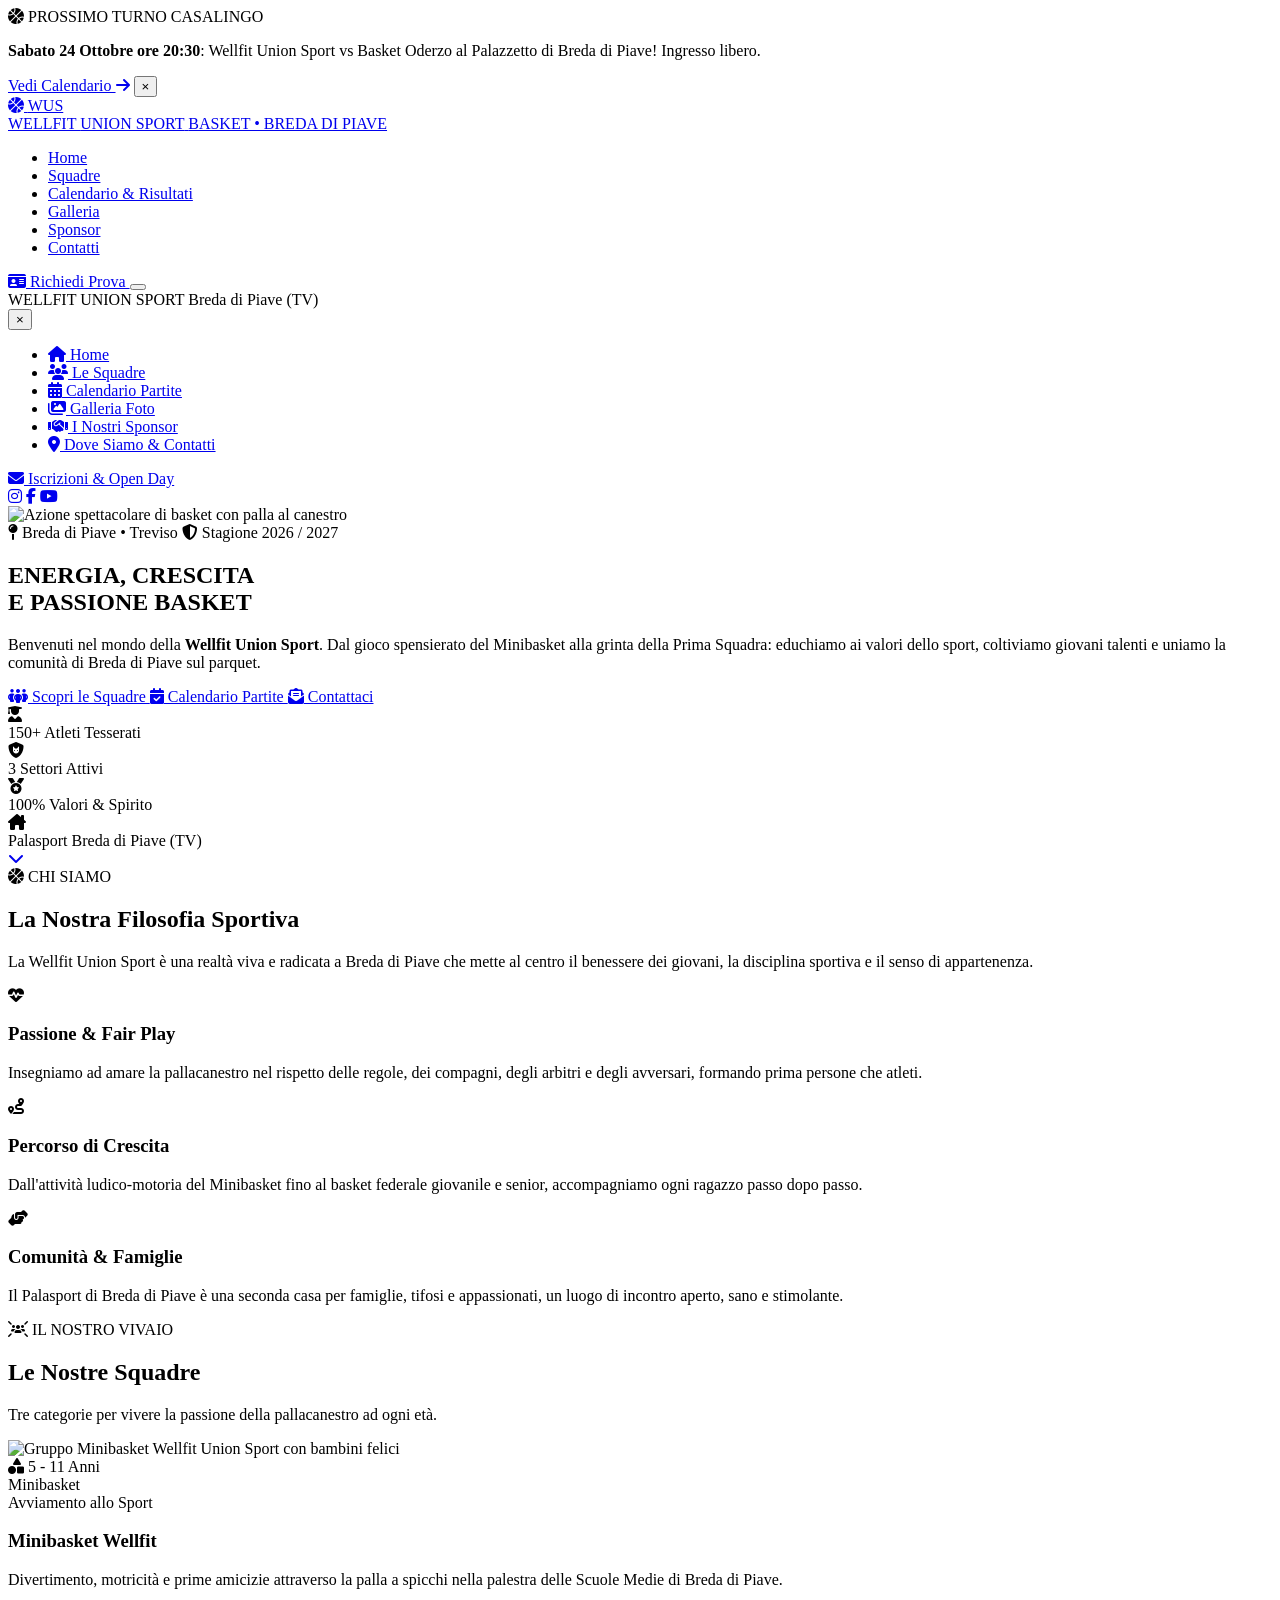
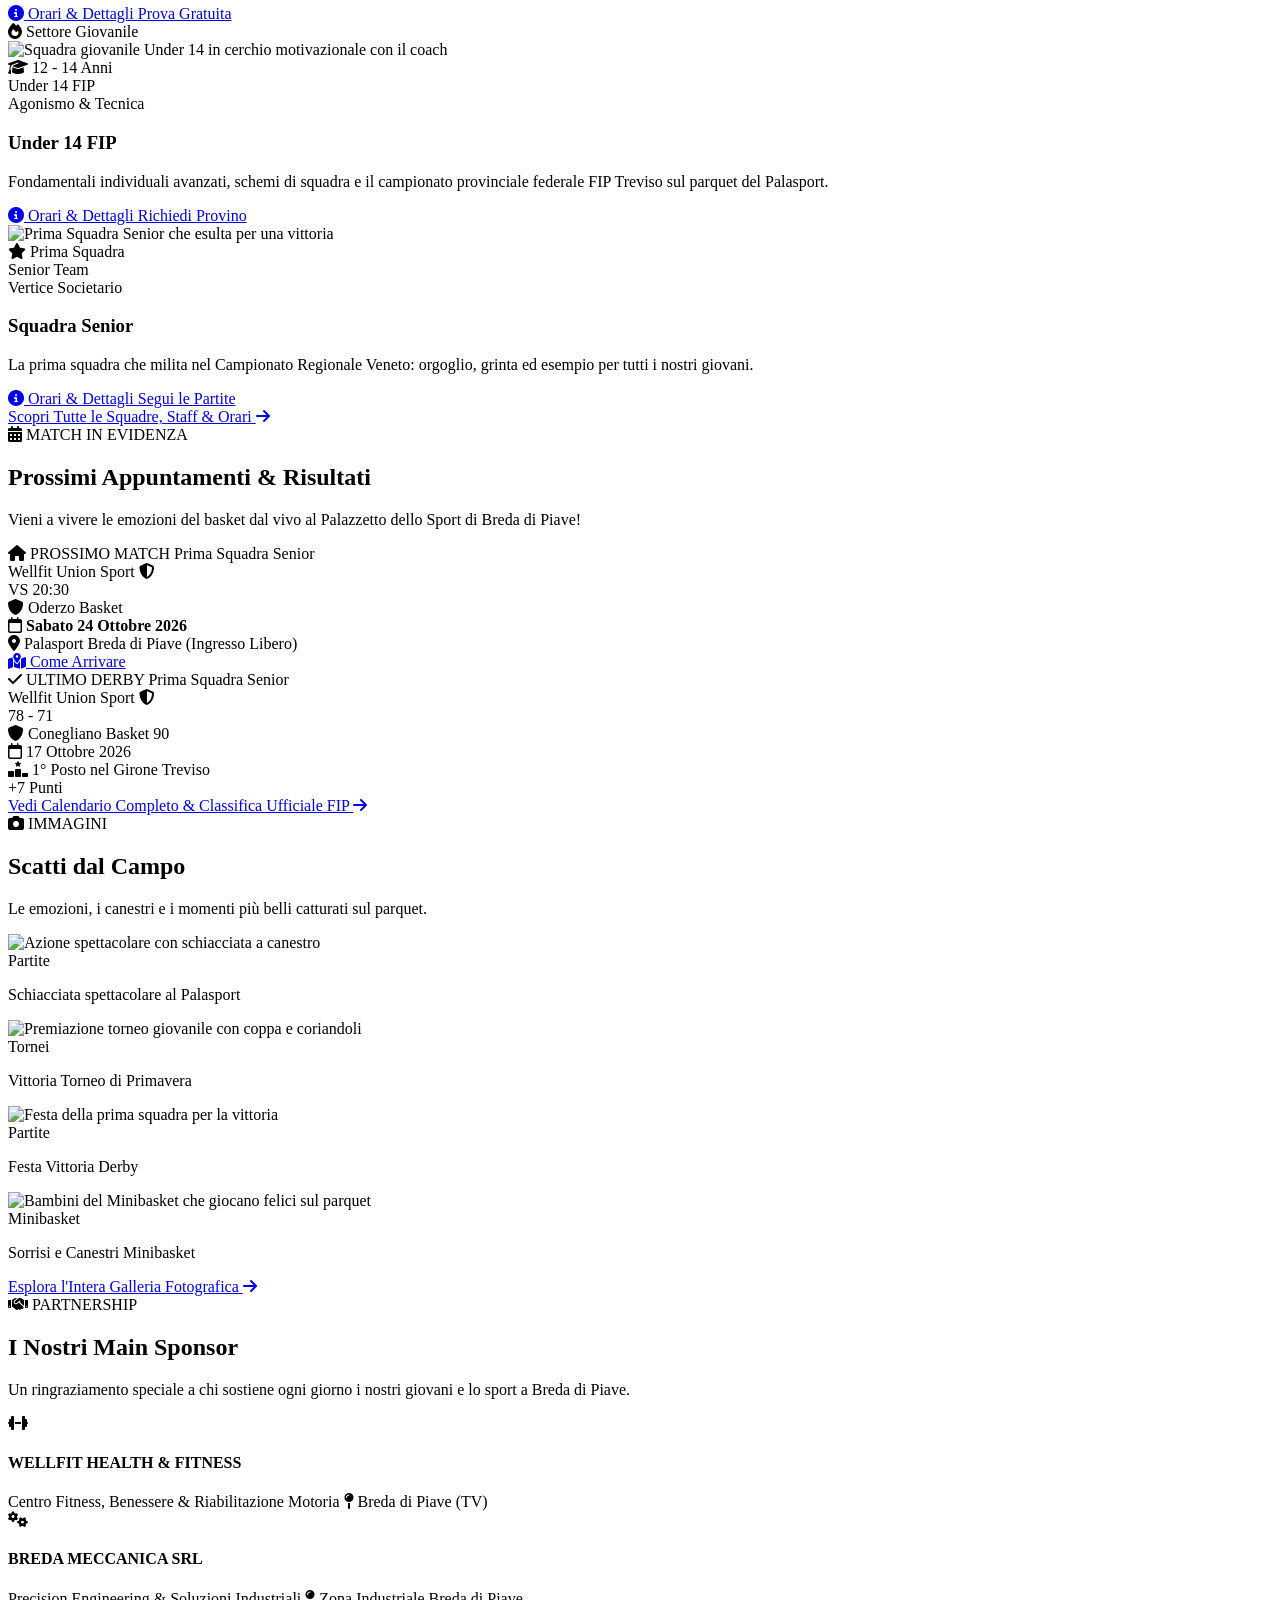
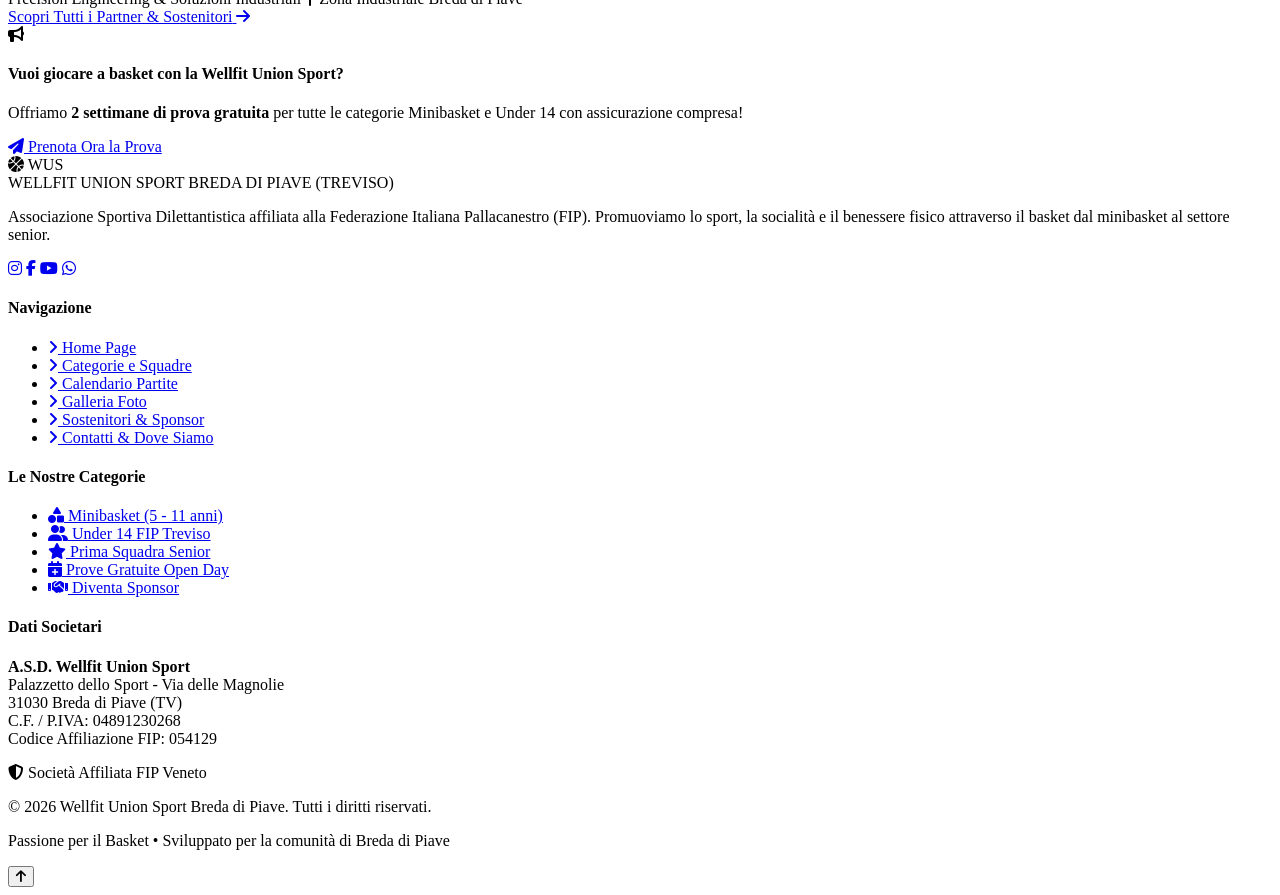
==== index.html @ 233f5c5e "Add files via upload" ====
<!DOCTYPE html>
<html lang="it">
<head>
  <meta charset="UTF-8">
  <meta name="viewport" content="width=device-width, initial-scale=1.0">
  <title>Wellfit Union Sport | Basket Breda di Piave (TV)</title>
  <meta name="description" content="Sito ufficiale della Wellfit Union Sport, società di pallacanestro a Breda di Piave (Treviso). Minibasket, Under 14 e Prima Squadra Senior. Scopri le squadre, il calendario e unisciti a noi!">
  <meta name="keywords" content="Wellfit Union Sport, Basket Breda di Piave, Pallacanestro Treviso, Minibasket Breda, Under 14 basket, FIP Treviso">
  
  <!-- Open Graph / Meta Social -->
  <meta property="og:title" content="Wellfit Union Sport | Basket Breda di Piave">
  <meta property="og:description" content="Passione, crescita e spirito di squadra. Pallacanestro a Breda di Piave dal Minibasket alla Prima Squadra.">
  <meta property="og:type" content="website">
  <meta property="og:image" content="assets/images/hero_basket.jpg">

  <!-- Google Fonts: Outfit (Display/Headings) & Inter (Body) -->
  <link rel="preconnect" href="https://fonts.googleapis.com">
  <link rel="preconnect" href="https://fonts.gstatic.com" crossorigin>
  <link href="https://fonts.googleapis.com/css2?family=Inter:wght@300;400;500;600;700&family=Outfit:wght@500;600;700;800;900&display=swap" rel="stylesheet">

  <!-- FontAwesome Icons -->
  <link rel="stylesheet" href="https://cdnjs.cloudflare.com/ajax/libs/font-awesome/6.5.1/css/all.min.css" integrity="sha512-DTOQO9RWCH3ppGqcWaEA1BIZOC6xxalwEsw9c2QQeAIftl+Vegovlnee1c9QX4TctnWMn13TZye+giMm8e2LwA==" crossorigin="anonymous" referrerpolicy="no-referrer" />

  <!-- Main Stylesheet -->
  <link rel="stylesheet" href="css/style.css">
  <link rel="icon" href="data:image/svg+xml,<svg xmlns=%22http://www.w3.org/2000/svg%22 viewBox=%220 0 100 100%22><text y=%22.9em%22 font-size=%2290%22>🏀</text></svg>">
</head>
<body>

  <!-- Top Announcement Bar -->
  <div class="top-announcement-bar" id="announcementBar">
    <div class="container announcement-inner">
      <span class="announcement-badge"><i class="fa-solid fa-basketball fa-spin"></i> PROSSIMO TURNO CASALINGO</span>
      <p class="announcement-text">
        <strong>Sabato 24 Ottobre ore 20:30</strong>: Wellfit Union Sport vs Basket Oderzo al Palazzetto di Breda di Piave! Ingresso libero.
      </p>
      <a href="calendario.html" class="announcement-link">Vedi Calendario <i class="fa-solid fa-arrow-right"></i></a>
      <button class="announcement-close" id="closeAnnouncement" aria-label="Chiudi avviso">&times;</button>
    </div>
  </div>

  <!-- Main Navigation Bar -->
  <header class="site-header" id="mainHeader">
    <div class="container header-container">
      <a href="index.html" class="brand-logo" aria-label="Wellfit Union Sport Home">
        <div class="logo-shield">
          <i class="fa-solid fa-basketball logo-ball-icon"></i>
          <span class="logo-wings">WUS</span>
        </div>
        <div class="brand-text">
          <span class="brand-name">WELLFIT <span class="accent-color">UNION SPORT</span></span>
          <span class="brand-sub">BASKET • BREDA DI PIAVE</span>
        </div>
      </a>

      <!-- Desktop Nav -->
      <nav class="desktop-nav" aria-label="Navigazione principale">
        <ul class="nav-links">
          <li><a href="index.html" class="nav-link active">Home</a></li>
          <li><a href="squadre.html" class="nav-link">Squadre</a></li>
          <li><a href="calendario.html" class="nav-link">Calendario & Risultati</a></li>
          <li><a href="galleria.html" class="nav-link">Galleria</a></li>
          <li><a href="sponsor.html" class="nav-link">Sponsor</a></li>
          <li><a href="contatti.html" class="nav-link">Contatti</a></li>
        </ul>
      </nav>

      <div class="header-actions">
        <a href="contatti.html" class="btn btn-primary btn-sm header-cta">
          <i class="fa-solid fa-id-card"></i> Richiedi Prova
        </a>
        <button class="mobile-toggle-btn" id="mobileMenuBtn" aria-label="Apri menu navigazione">
          <span class="bar"></span>
          <span class="bar"></span>
          <span class="bar"></span>
        </button>
      </div>
    </div>

    <!-- Mobile Navigation Drawer -->
    <div class="mobile-drawer" id="mobileDrawer">
      <div class="mobile-drawer-header">
        <div class="brand-text">
          <span class="brand-name">WELLFIT <span class="accent-color">UNION SPORT</span></span>
          <span class="brand-sub">Breda di Piave (TV)</span>
        </div>
        <button class="drawer-close-btn" id="closeDrawerBtn" aria-label="Chiudi menu">&times;</button>
      </div>
      <ul class="mobile-nav-links">
        <li><a href="index.html" class="mobile-nav-link active"><i class="fa-solid fa-house"></i> Home</a></li>
        <li><a href="squadre.html" class="mobile-nav-link"><i class="fa-solid fa-users"></i> Le Squadre</a></li>
        <li><a href="calendario.html" class="mobile-nav-link"><i class="fa-solid fa-calendar-days"></i> Calendario Partite</a></li>
        <li><a href="galleria.html" class="mobile-nav-link"><i class="fa-solid fa-images"></i> Galleria Foto</a></li>
        <li><a href="sponsor.html" class="mobile-nav-link"><i class="fa-solid fa-handshake"></i> I Nostri Sponsor</a></li>
        <li><a href="contatti.html" class="mobile-nav-link"><i class="fa-solid fa-location-dot"></i> Dove Siamo & Contatti</a></li>
      </ul>
      <div class="mobile-drawer-footer">
        <a href="contatti.html" class="btn btn-primary btn-block">
          <i class="fa-solid fa-envelope"></i> Iscrizioni & Open Day
        </a>
        <div class="mobile-socials">
          <a href="https://instagram.com" target="_blank" rel="noopener" aria-label="Instagram"><i class="fa-brands fa-instagram"></i></a>
          <a href="https://facebook.com" target="_blank" rel="noopener" aria-label="Facebook"><i class="fa-brands fa-facebook-f"></i></a>
          <a href="https://youtube.com" target="_blank" rel="noopener" aria-label="YouTube"><i class="fa-brands fa-youtube"></i></a>
        </div>
      </div>
    </div>
    <div class="mobile-overlay" id="mobileOverlay"></div>
  </header>

  <main>
    <!-- 1. Hero Section -->
    <section class="hero-section" id="hero">
      <div class="hero-background-wrapper">
        <img src="assets/images/hero_basket.jpg" alt="Azione spettacolare di basket con palla al canestro" class="hero-bg-img" loading="eager">
        <div class="hero-overlay-gradient"></div>
        <div class="hero-grid-pattern"></div>
      </div>

      <div class="container hero-content">
        <div class="hero-tag-wrapper">
          <span class="badge-tag hero-badge">
            <i class="fa-solid fa-map-pin"></i> Breda di Piave • Treviso
          </span>
          <span class="badge-tag hero-badge-alt">
            <i class="fa-solid fa-shield-halved"></i> Stagione 2026 / 2027
          </span>
        </div>

        <h1 class="hero-title">
          ENERGIA, CRESCITA <br>
          <span class="gradient-text">E PASSIONE BASKET</span>
        </h1>

        <p class="hero-subtitle">
          Benvenuti nel mondo della <strong>Wellfit Union Sport</strong>. Dal gioco spensierato del Minibasket alla grinta della Prima Squadra: educhiamo ai valori dello sport, coltiviamo giovani talenti e uniamo la comunità di Breda di Piave sul parquet.
        </p>

        <div class="hero-cta-group">
          <a href="squadre.html" class="btn btn-primary btn-lg">
            <i class="fa-solid fa-people-group"></i> Scopri le Squadre
          </a>
          <a href="calendario.html" class="btn btn-secondary btn-lg">
            <i class="fa-solid fa-calendar-check"></i> Calendario Partite
          </a>
          <a href="contatti.html" class="btn btn-outline btn-lg">
            <i class="fa-solid fa-envelope-open-text"></i> Contattaci
          </a>
        </div>

        <!-- Live Impact Stats Ticker -->
        <div class="hero-stats-row">
          <div class="stat-card">
            <div class="stat-icon-wrapper"><i class="fa-solid fa-user-graduate"></i></div>
            <div class="stat-info">
              <span class="stat-number">150+</span>
              <span class="stat-label">Atleti Tesserati</span>
            </div>
          </div>
          <div class="stat-card">
            <div class="stat-icon-wrapper"><i class="fa-solid fa-shield-cat"></i></div>
            <div class="stat-info">
              <span class="stat-number">3</span>
              <span class="stat-label">Settori Attivi</span>
            </div>
          </div>
          <div class="stat-card">
            <div class="stat-icon-wrapper"><i class="fa-solid fa-medal"></i></div>
            <div class="stat-info">
              <span class="stat-number">100%</span>
              <span class="stat-label">Valori & Spirito</span>
            </div>
          </div>
          <div class="stat-card">
            <div class="stat-icon-wrapper"><i class="fa-solid fa-house-chimney"></i></div>
            <div class="stat-info">
              <span class="stat-number">Palasport</span>
              <span class="stat-label">Breda di Piave (TV)</span>
            </div>
          </div>
        </div>
      </div>
      <div class="hero-scroll-indicator">
        <a href="#chi-siamo" aria-label="Scorri verso la presentazione">
          <span class="mouse-wheel"></span>
          <i class="fa-solid fa-chevron-down"></i>
        </a>
      </div>
    </section>

    <!-- 2. Presentazione Società & Filosofia -->
    <section class="section bg-darker" id="chi-siamo">
      <div class="container">
        <div class="section-header text-center">
          <span class="section-badge"><i class="fa-solid fa-basketball"></i> CHI SIAMO</span>
          <h2 class="section-title">La Nostra <span class="gradient-text">Filosofia Sportiva</span></h2>
          <p class="section-description">
            La Wellfit Union Sport è una realtà viva e radicata a Breda di Piave che mette al centro il benessere dei giovani, la disciplina sportiva e il senso di appartenenza.
          </p>
        </div>

        <div class="home-intro-grid">
          <div class="home-intro-card">
            <div class="intro-card-icon"><i class="fa-solid fa-heart-pulse"></i></div>
            <h3>Passione & Fair Play</h3>
            <p>Insegniamo ad amare la pallacanestro nel rispetto delle regole, dei compagni, degli arbitri e degli avversari, formando prima persone che atleti.</p>
          </div>
          <div class="home-intro-card">
            <div class="intro-card-icon"><i class="fa-solid fa-route"></i></div>
            <h3>Percorso di Crescita</h3>
            <p>Dall'attività ludico-motoria del Minibasket fino al basket federale giovanile e senior, accompagniamo ogni ragazzo passo dopo passo.</p>
          </div>
          <div class="home-intro-card">
            <div class="intro-card-icon"><i class="fa-solid fa-handshake-angle"></i></div>
            <h3>Comunità & Famiglie</h3>
            <p>Il Palasport di Breda di Piave è una seconda casa per famiglie, tifosi e appassionati, un luogo di incontro aperto, sano e stimolante.</p>
          </div>
        </div>
      </div>
    </section>

    <!-- 3. Anteprima Squadre -->
    <section class="section section-teams">
      <div class="container">
        <div class="section-header text-center">
          <span class="section-badge"><i class="fa-solid fa-users-rays"></i> IL NOSTRO VIVAIO</span>
          <h2 class="section-title">Le Nostre <span class="gradient-text">Squadre</span></h2>
          <p class="section-description">
            Tre categorie per vivere la passione della pallacanestro ad ogni età.
          </p>
        </div>

        <div class="teams-grid">
          <!-- Team 1 Preview: Minibasket -->
          <article class="team-card" data-category="minibasket">
            <div class="team-card-image-wrap">
              <img src="assets/images/team_minibasket.jpg" alt="Gruppo Minibasket Wellfit Union Sport con bambini felici" loading="lazy">
              <div class="team-age-badge"><i class="fa-solid fa-shapes"></i> 5 - 11 Anni</div>
              <div class="team-category-overlay">Minibasket</div>
            </div>
            <div class="team-card-content">
              <div class="team-badge-pill">Avviamento allo Sport</div>
              <h3 class="team-card-title">Minibasket Wellfit</h3>
              <p class="team-card-desc">
                Divertimento, motricità e prime amicizie attraverso la palla a spicchi nella palestra delle Scuole Medie di Breda di Piave.
              </p>
              <div class="team-card-actions">
                <a href="squadre.html" class="btn btn-outline btn-sm">
                  <i class="fa-solid fa-circle-info"></i> Orari & Dettagli
                </a>
                <a href="contatti.html?category=minibasket" class="btn btn-primary btn-sm cta-preselect" data-category-select="minibasket">
                  Prova Gratuita
                </a>
              </div>
            </div>
          </article>

          <!-- Team 2 Preview: Under 14 -->
          <article class="team-card featured" data-category="under14">
            <div class="team-featured-ribbon"><i class="fa-solid fa-fire"></i> Settore Giovanile</div>
            <div class="team-card-image-wrap">
              <img src="assets/images/team_under14.jpg" alt="Squadra giovanile Under 14 in cerchio motivazionale con il coach" loading="lazy">
              <div class="team-age-badge"><i class="fa-solid fa-graduation-cap"></i> 12 - 14 Anni</div>
              <div class="team-category-overlay">Under 14 FIP</div>
            </div>
            <div class="team-card-content">
              <div class="team-badge-pill accent">Agonismo & Tecnica</div>
              <h3 class="team-card-title">Under 14 FIP</h3>
              <p class="team-card-desc">
                Fondamentali individuali avanzati, schemi di squadra e il campionato provinciale federale FIP Treviso sul parquet del Palasport.
              </p>
              <div class="team-card-actions">
                <a href="squadre.html" class="btn btn-outline btn-sm">
                  <i class="fa-solid fa-circle-info"></i> Orari & Dettagli
                </a>
                <a href="contatti.html?category=under14" class="btn btn-primary btn-sm cta-preselect" data-category-select="under14">
                  Richiedi Provino
                </a>
              </div>
            </div>
          </article>

          <!-- Team 3 Preview: Squadra Senior -->
          <article class="team-card" data-category="senior">
            <div class="team-card-image-wrap">
              <img src="assets/images/team_senior.jpg" alt="Prima Squadra Senior che esulta per una vittoria" loading="lazy">
              <div class="team-age-badge"><i class="fa-solid fa-star"></i> Prima Squadra</div>
              <div class="team-category-overlay">Senior Team</div>
            </div>
            <div class="team-card-content">
              <div class="team-badge-pill">Vertice Societario</div>
              <h3 class="team-card-title">Squadra Senior</h3>
              <p class="team-card-desc">
                La prima squadra che milita nel Campionato Regionale Veneto: orgoglio, grinta ed esempio per tutti i nostri giovani.
              </p>
              <div class="team-card-actions">
                <a href="squadre.html" class="btn btn-outline btn-sm">
                  <i class="fa-solid fa-circle-info"></i> Orari & Dettagli
                </a>
                <a href="calendario.html" class="btn btn-secondary btn-sm">
                  Segui le Partite
                </a>
              </div>
            </div>
          </article>
        </div>

        <div class="section-action-footer">
          <a href="squadre.html" class="btn btn-primary preview-view-all-btn">
            <span>Scopri Tutte le Squadre, Staff & Orari</span>
            <i class="fa-solid fa-arrow-right"></i>
          </a>
        </div>
      </div>
    </section>

    <!-- 4. Anteprima Calendario & Partite -->
    <section class="section section-calendar bg-darker">
      <div class="container">
        <div class="section-header text-center">
          <span class="section-badge"><i class="fa-solid fa-calendar-days"></i> MATCH IN EVIDENZA</span>
          <h2 class="section-title">Prossimi Appuntamenti & <span class="gradient-text">Risultati</span></h2>
          <p class="section-description">
            Vieni a vivere le emozioni del basket dal vivo al Palazzetto dello Sport di Breda di Piave!
          </p>
        </div>

        <div class="match-preview-wrapper">
          <!-- Featured Next Match Callout -->
          <div class="featured-match-callout">
            <div class="match-card upcoming" style="margin-bottom: 0; background: transparent; border: none; box-shadow: none;">
              <div class="match-status-col">
                <span class="match-badge badge-home"><i class="fa-solid fa-house"></i> PROSSIMO MATCH</span>
                <span class="match-category">Prima Squadra Senior</span>
              </div>
              <div class="match-teams-col">
                <div class="team-side team-home">
                  <span class="team-name highlight">Wellfit Union Sport</span>
                  <span class="team-logo-small"><i class="fa-solid fa-shield-halved"></i></span>
                </div>
                <div class="match-vs-box">
                  <span class="vs-text">VS</span>
                  <span class="match-time-tag">20:30</span>
                </div>
                <div class="team-side team-away">
                  <span class="team-logo-small"><i class="fa-solid fa-shield"></i></span>
                  <span class="team-name">Oderzo Basket</span>
                </div>
              </div>
              <div class="match-meta-col">
                <div class="meta-row"><i class="fa-regular fa-calendar"></i> <strong>Sabato 24 Ottobre 2026</strong></div>
                <div class="meta-row"><i class="fa-solid fa-location-dot"></i> Palasport Breda di Piave (Ingresso Libero)</div>
              </div>
              <div class="match-action-col">
                <a href="contatti.html" class="btn btn-outline btn-xs"><i class="fa-solid fa-map-location-dot"></i> Come Arrivare</a>
              </div>
            </div>
          </div>

          <!-- Featured Past Victory Card -->
          <div class="match-card result" style="margin-bottom: 0;">
            <div class="match-status-col">
              <span class="match-badge badge-win"><i class="fa-solid fa-check"></i> ULTIMO DERBY</span>
              <span class="match-category">Prima Squadra Senior</span>
            </div>
            <div class="match-teams-col">
              <div class="team-side team-home">
                <span class="team-name highlight">Wellfit Union Sport</span>
                <span class="team-logo-small"><i class="fa-solid fa-shield-halved"></i></span>
              </div>
              <div class="match-score-box win-highlight">
                <span class="score-number">78</span>
                <span class="score-dash">-</span>
                <span class="score-number">71</span>
              </div>
              <div class="team-side team-away">
                <span class="team-logo-small"><i class="fa-solid fa-shield"></i></span>
                <span class="team-name">Conegliano Basket 90</span>
              </div>
            </div>
            <div class="match-meta-col">
              <div class="meta-row"><i class="fa-regular fa-calendar"></i> 17 Ottobre 2026</div>
              <div class="meta-row"><i class="fa-solid fa-ranking-star"></i> 1° Posto nel Girone Treviso</div>
            </div>
            <div class="match-action-col">
              <span class="badge-tag win">+7 Punti</span>
            </div>
          </div>
        </div>

        <div class="section-action-footer">
          <a href="calendario.html" class="btn btn-primary preview-view-all-btn">
            <span>Vedi Calendario Completo & Classifica Ufficiale FIP</span>
            <i class="fa-solid fa-arrow-right"></i>
          </a>
        </div>
      </div>
    </section>

    <!-- 5. Anteprima Galleria -->
    <section class="section section-gallery">
      <div class="container">
        <div class="section-header text-center">
          <span class="section-badge"><i class="fa-solid fa-camera"></i> IMMAGINI</span>
          <h2 class="section-title">Scatti dal <span class="gradient-text">Campo</span></h2>
          <p class="section-description">
            Le emozioni, i canestri e i momenti più belli catturati sul parquet.
          </p>
        </div>

        <div class="gallery-grid">
          <div class="gallery-item">
            <div class="gallery-thumb-wrap">
              <img src="assets/images/hero_basket.jpg" alt="Azione spettacolare con schiacciata a canestro" loading="lazy">
              <div class="gallery-overlay">
                <span class="gallery-tag">Partite</span>
                <p class="gallery-caption-preview">Schiacciata spettacolare al Palasport</p>
              </div>
            </div>
          </div>
          <div class="gallery-item">
            <div class="gallery-thumb-wrap">
              <img src="assets/images/gallery_tournament.jpg" alt="Premiazione torneo giovanile con coppa e coriandoli" loading="lazy">
              <div class="gallery-overlay">
                <span class="gallery-tag">Tornei</span>
                <p class="gallery-caption-preview">Vittoria Torneo di Primavera</p>
              </div>
            </div>
          </div>
          <div class="gallery-item">
            <div class="gallery-thumb-wrap">
              <img src="assets/images/team_senior.jpg" alt="Festa della prima squadra per la vittoria" loading="lazy">
              <div class="gallery-overlay">
                <span class="gallery-tag">Partite</span>
                <p class="gallery-caption-preview">Festa Vittoria Derby</p>
              </div>
            </div>
          </div>
          <div class="gallery-item">
            <div class="gallery-thumb-wrap">
              <img src="assets/images/team_minibasket.jpg" alt="Bambini del Minibasket che giocano felici sul parquet" loading="lazy">
              <div class="gallery-overlay">
                <span class="gallery-tag">Minibasket</span>
                <p class="gallery-caption-preview">Sorrisi e Canestri Minibasket</p>
              </div>
            </div>
          </div>
        </div>

        <div class="section-action-footer">
          <a href="galleria.html" class="btn btn-primary preview-view-all-btn">
            <span>Esplora l'Intera Galleria Fotografica</span>
            <i class="fa-solid fa-arrow-right"></i>
          </a>
        </div>
      </div>
    </section>

    <!-- 6. Anteprima Sponsor -->
    <section class="section section-sponsors bg-darker">
      <div class="container">
        <div class="section-header text-center">
          <span class="section-badge"><i class="fa-solid fa-handshake"></i> PARTNERSHIP</span>
          <h2 class="section-title">I Nostri <span class="gradient-text">Main Sponsor</span></h2>
          <p class="section-description">
            Un ringraziamento speciale a chi sostiene ogni giorno i nostri giovani e lo sport a Breda di Piave.
          </p>
        </div>

        <div class="sponsors-grid main-grid">
          <div class="sponsor-card primary-sponsor">
            <div class="sponsor-card-inner">
              <div class="sponsor-logo-emblem"><i class="fa-solid fa-dumbbell"></i></div>
              <div class="sponsor-info">
                <h4 class="sponsor-brand">WELLFIT HEALTH & FITNESS</h4>
                <span class="sponsor-type">Centro Fitness, Benessere & Riabilitazione Motoria</span>
                <span class="sponsor-loc"><i class="fa-solid fa-map-pin"></i> Breda di Piave (TV)</span>
              </div>
            </div>
          </div>
          <div class="sponsor-card primary-sponsor">
            <div class="sponsor-card-inner">
              <div class="sponsor-logo-emblem"><i class="fa-solid fa-gears"></i></div>
              <div class="sponsor-info">
                <h4 class="sponsor-brand">BREDA MECCANICA SRL</h4>
                <span class="sponsor-type">Precision Engineering & Soluzioni Industriali</span>
                <span class="sponsor-loc"><i class="fa-solid fa-map-pin"></i> Zona Industriale Breda di Piave</span>
              </div>
            </div>
          </div>
        </div>

        <div class="section-action-footer">
          <a href="sponsor.html" class="btn btn-outline preview-view-all-btn">
            <span>Scopri Tutti i Partner & Sostenitori</span>
            <i class="fa-solid fa-arrow-right"></i>
          </a>
        </div>
      </div>
    </section>

    <!-- 7. Call To Action Open Day & Prove -->
    <section class="section">
      <div class="container">
        <div class="open-day-banner">
          <div class="banner-icon"><i class="fa-solid fa-bullhorn"></i></div>
          <div class="banner-text">
            <h4>Vuoi giocare a basket con la Wellfit Union Sport?</h4>
            <p>Offriamo <strong>2 settimane di prova gratuita</strong> per tutte le categorie Minibasket e Under 14 con assicurazione compresa!</p>
          </div>
          <a href="contatti.html" class="btn btn-primary banner-cta"><i class="fa-solid fa-paper-plane"></i> Prenota Ora la Prova</a>
        </div>
      </div>
    </section>

  </main>

  <!-- Footer -->
  <footer class="site-footer">
    <div class="container">
      <div class="footer-top-grid">
        <div class="footer-col footer-about">
          <div class="brand-logo footer-logo">
            <div class="logo-shield">
              <i class="fa-solid fa-basketball logo-ball-icon"></i>
              <span class="logo-wings">WUS</span>
            </div>
            <div class="brand-text">
              <span class="brand-name">WELLFIT <span class="accent-color">UNION SPORT</span></span>
              <span class="brand-sub">BREDA DI PIAVE (TREVISO)</span>
            </div>
          </div>
          <p class="footer-desc">
            Associazione Sportiva Dilettantistica affiliata alla Federazione Italiana Pallacanestro (FIP). Promuoviamo lo sport, la socialità e il benessere fisico attraverso il basket dal minibasket al settore senior.
          </p>
          <div class="footer-social-icons">
            <a href="https://instagram.com" target="_blank" rel="noopener" aria-label="Instagram"><i class="fa-brands fa-instagram"></i></a>
            <a href="https://facebook.com" target="_blank" rel="noopener" aria-label="Facebook"><i class="fa-brands fa-facebook-f"></i></a>
            <a href="https://youtube.com" target="_blank" rel="noopener" aria-label="YouTube"><i class="fa-brands fa-youtube"></i></a>
            <a href="https://wa.me/393471234567" target="_blank" rel="noopener" aria-label="WhatsApp"><i class="fa-brands fa-whatsapp"></i></a>
          </div>
        </div>

        <div class="footer-col">
          <h4 class="footer-title">Navigazione</h4>
          <ul class="footer-links">
            <li><a href="index.html"><i class="fa-solid fa-angle-right"></i> Home Page</a></li>
            <li><a href="squadre.html"><i class="fa-solid fa-angle-right"></i> Categorie e Squadre</a></li>
            <li><a href="calendario.html"><i class="fa-solid fa-angle-right"></i> Calendario Partite</a></li>
            <li><a href="galleria.html"><i class="fa-solid fa-angle-right"></i> Galleria Foto</a></li>
            <li><a href="sponsor.html"><i class="fa-solid fa-angle-right"></i> Sostenitori & Sponsor</a></li>
            <li><a href="contatti.html"><i class="fa-solid fa-angle-right"></i> Contatti & Dove Siamo</a></li>
          </ul>
        </div>

        <div class="footer-col">
          <h4 class="footer-title">Le Nostre Categorie</h4>
          <ul class="footer-links">
            <li><a href="squadre.html" class="cta-preselect" data-category-select="minibasket"><i class="fa-solid fa-shapes"></i> Minibasket (5 - 11 anni)</a></li>
            <li><a href="squadre.html" class="cta-preselect" data-category-select="under14"><i class="fa-solid fa-user-group"></i> Under 14 FIP Treviso</a></li>
            <li><a href="squadre.html" class="cta-preselect" data-category-select="senior"><i class="fa-solid fa-star"></i> Prima Squadra Senior</a></li>
            <li><a href="contatti.html"><i class="fa-solid fa-calendar-plus"></i> Prove Gratuite Open Day</a></li>
            <li><a href="sponsor.html"><i class="fa-solid fa-handshake"></i> Diventa Sponsor</a></li>
          </ul>
        </div>

        <div class="footer-col">
          <h4 class="footer-title">Dati Societari</h4>
          <p class="footer-tax-info">
            <strong>A.S.D. Wellfit Union Sport</strong><br>
            Palazzetto dello Sport - Via delle Magnolie<br>
            31030 Breda di Piave (TV)<br>
            C.F. / P.IVA: 04891230268<br>
            Codice Affiliazione FIP: 054129
          </p>
          <div class="fip-logo-badge">
            <i class="fa-solid fa-shield-halved"></i> Società Affiliata FIP Veneto
          </div>
        </div>
      </div>

      <div class="footer-bottom-bar">
        <p>&copy; 2026 Wellfit Union Sport Breda di Piave. Tutti i diritti riservati.</p>
        <p class="footer-credits">
          Passione per il Basket • Sviluppato per la comunità di Breda di Piave
        </p>
      </div>
    </div>
  </footer>

  <!-- Toast Notification System -->
  <div class="toast-container" id="toastContainer"></div>

  <!-- Back to top button -->
  <button class="back-to-top" id="backToTopBtn" aria-label="Torna su">
    <i class="fa-solid fa-arrow-up"></i>
  </button>

  <!-- JavaScript Script -->
  <script src="js/main.js"></script>
</body>
</html>
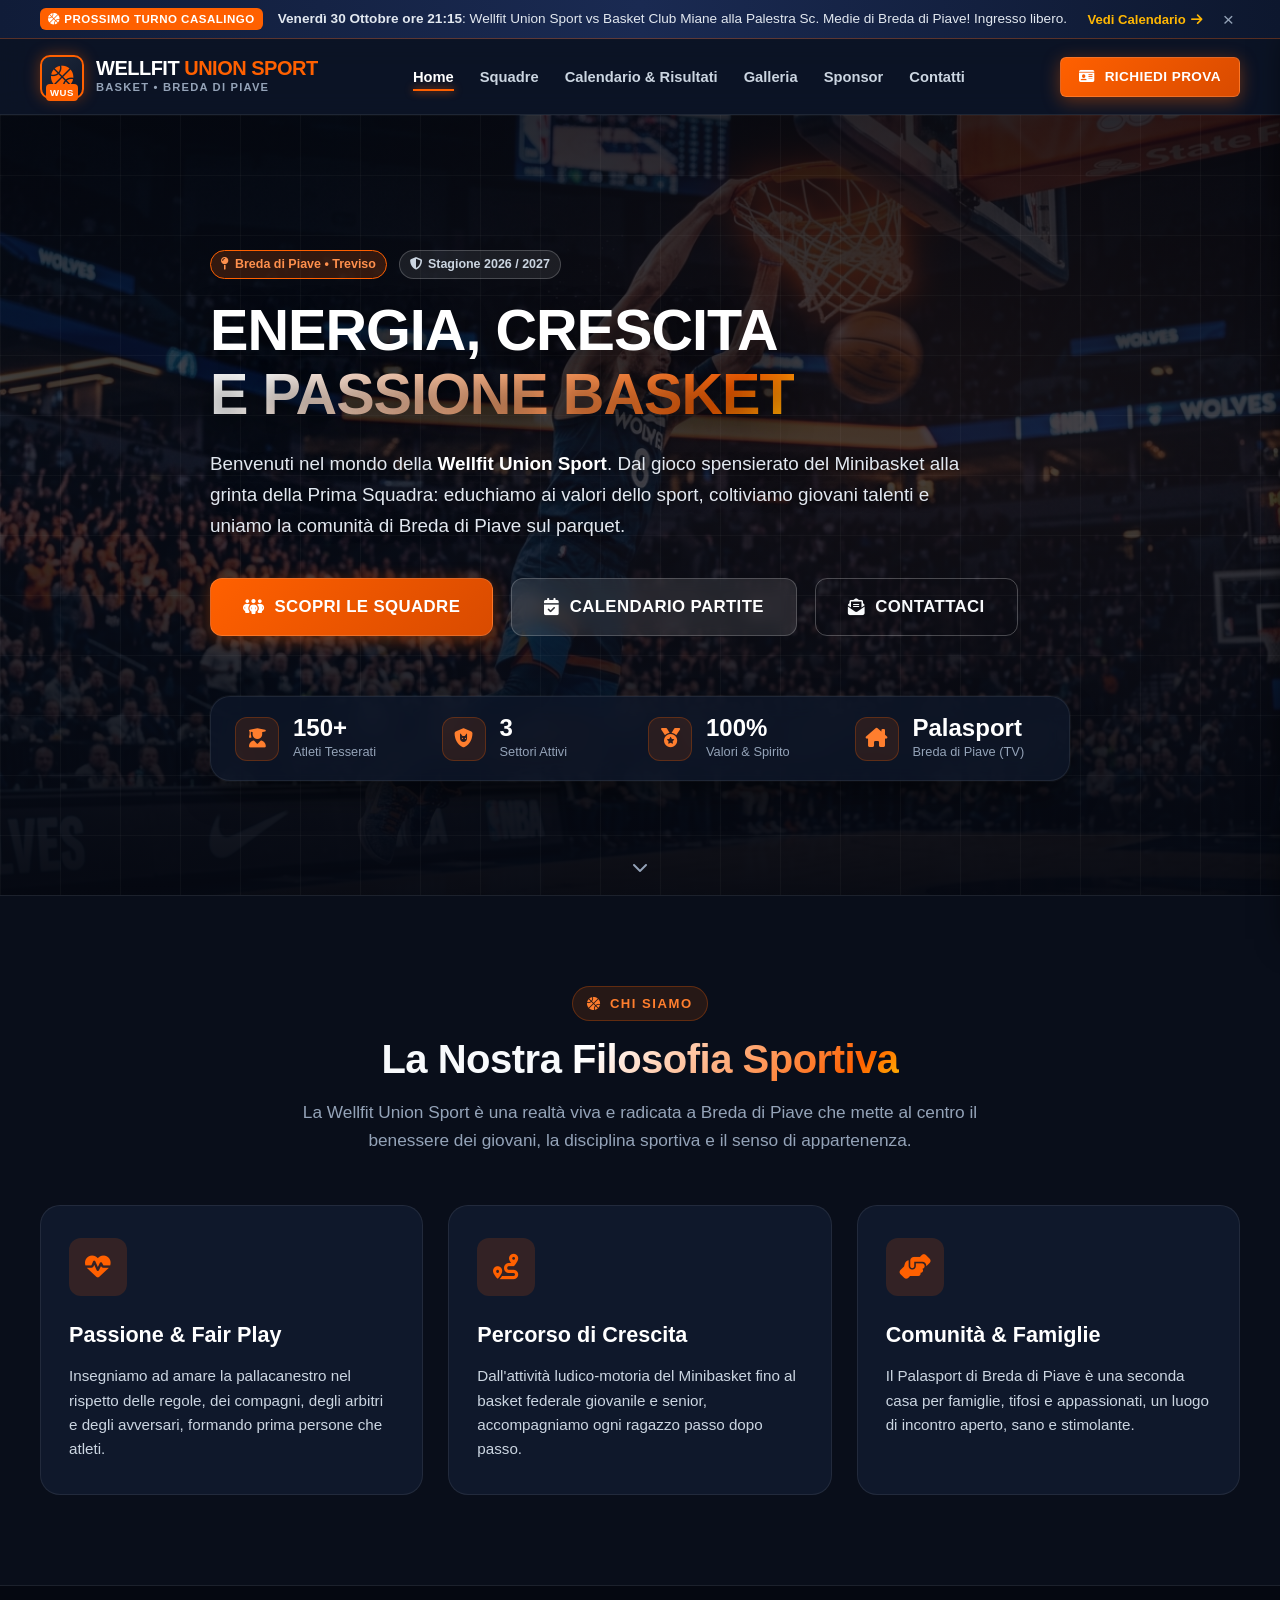
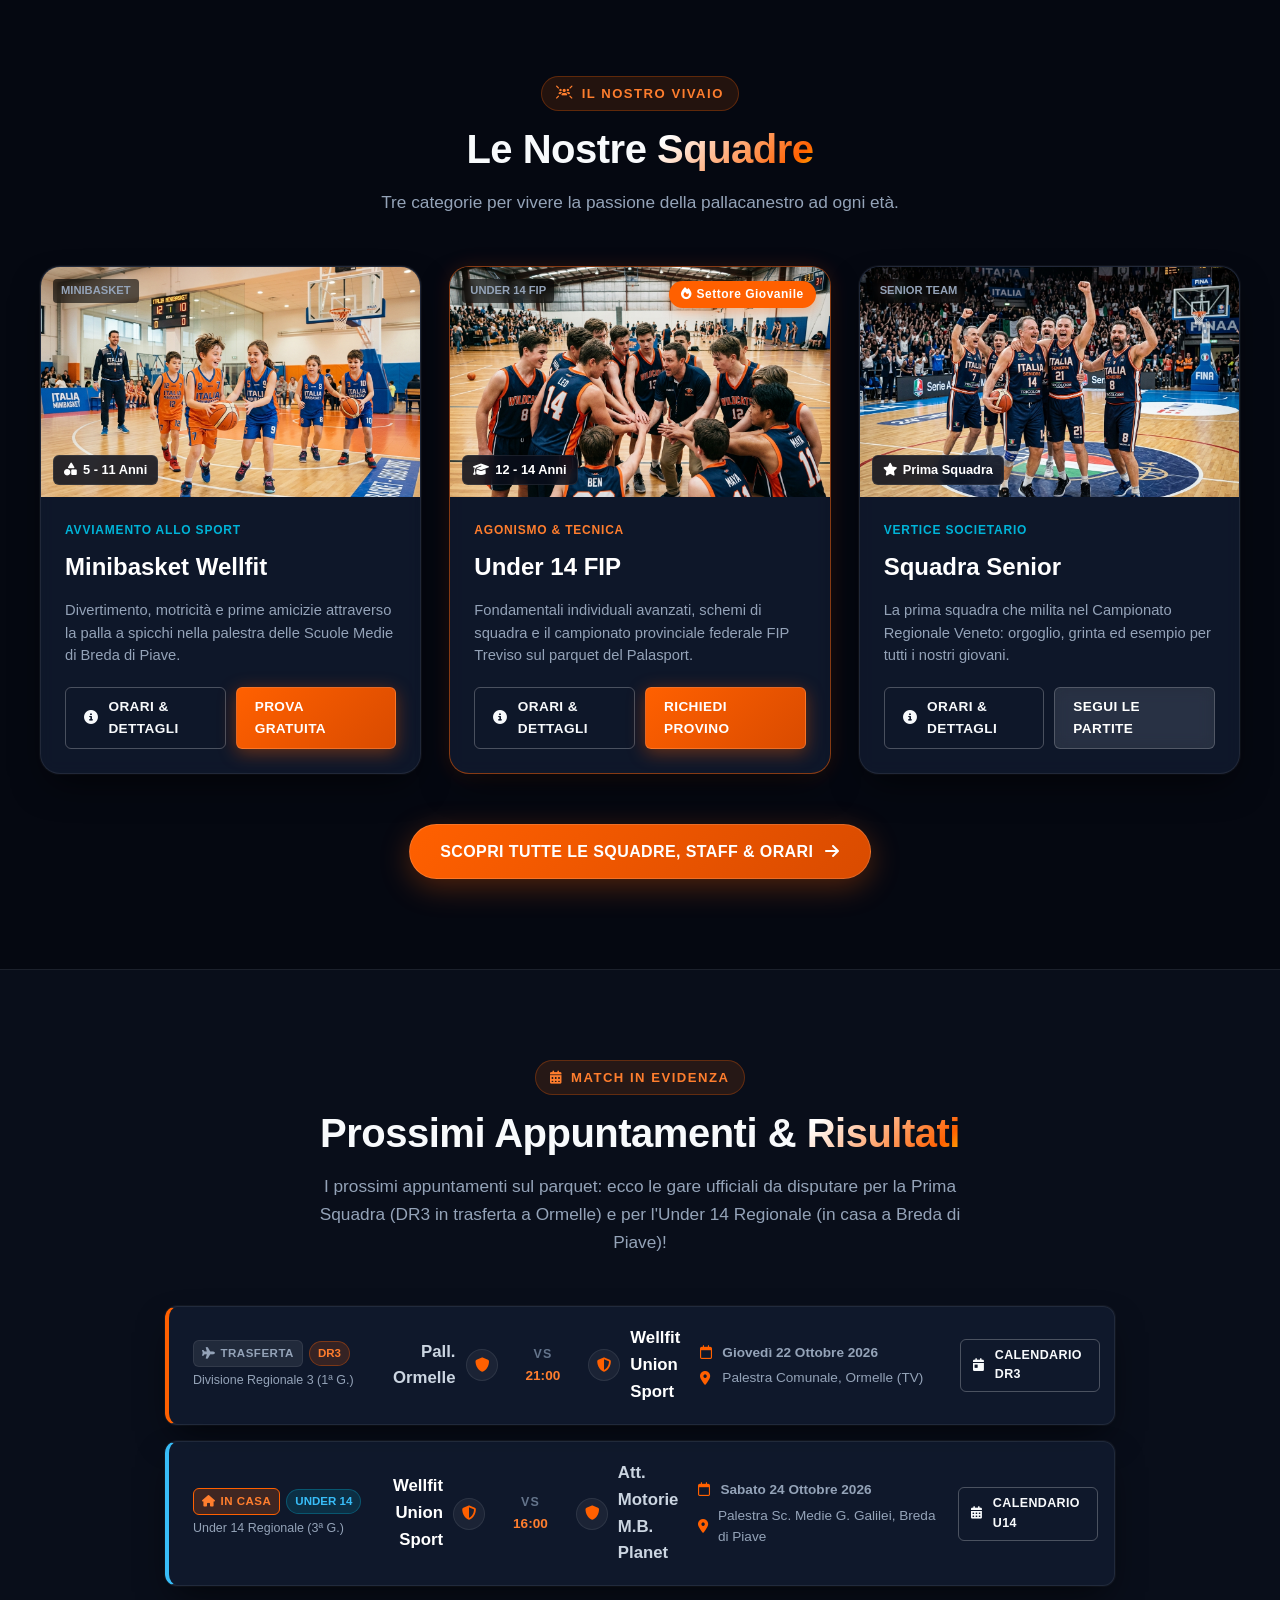
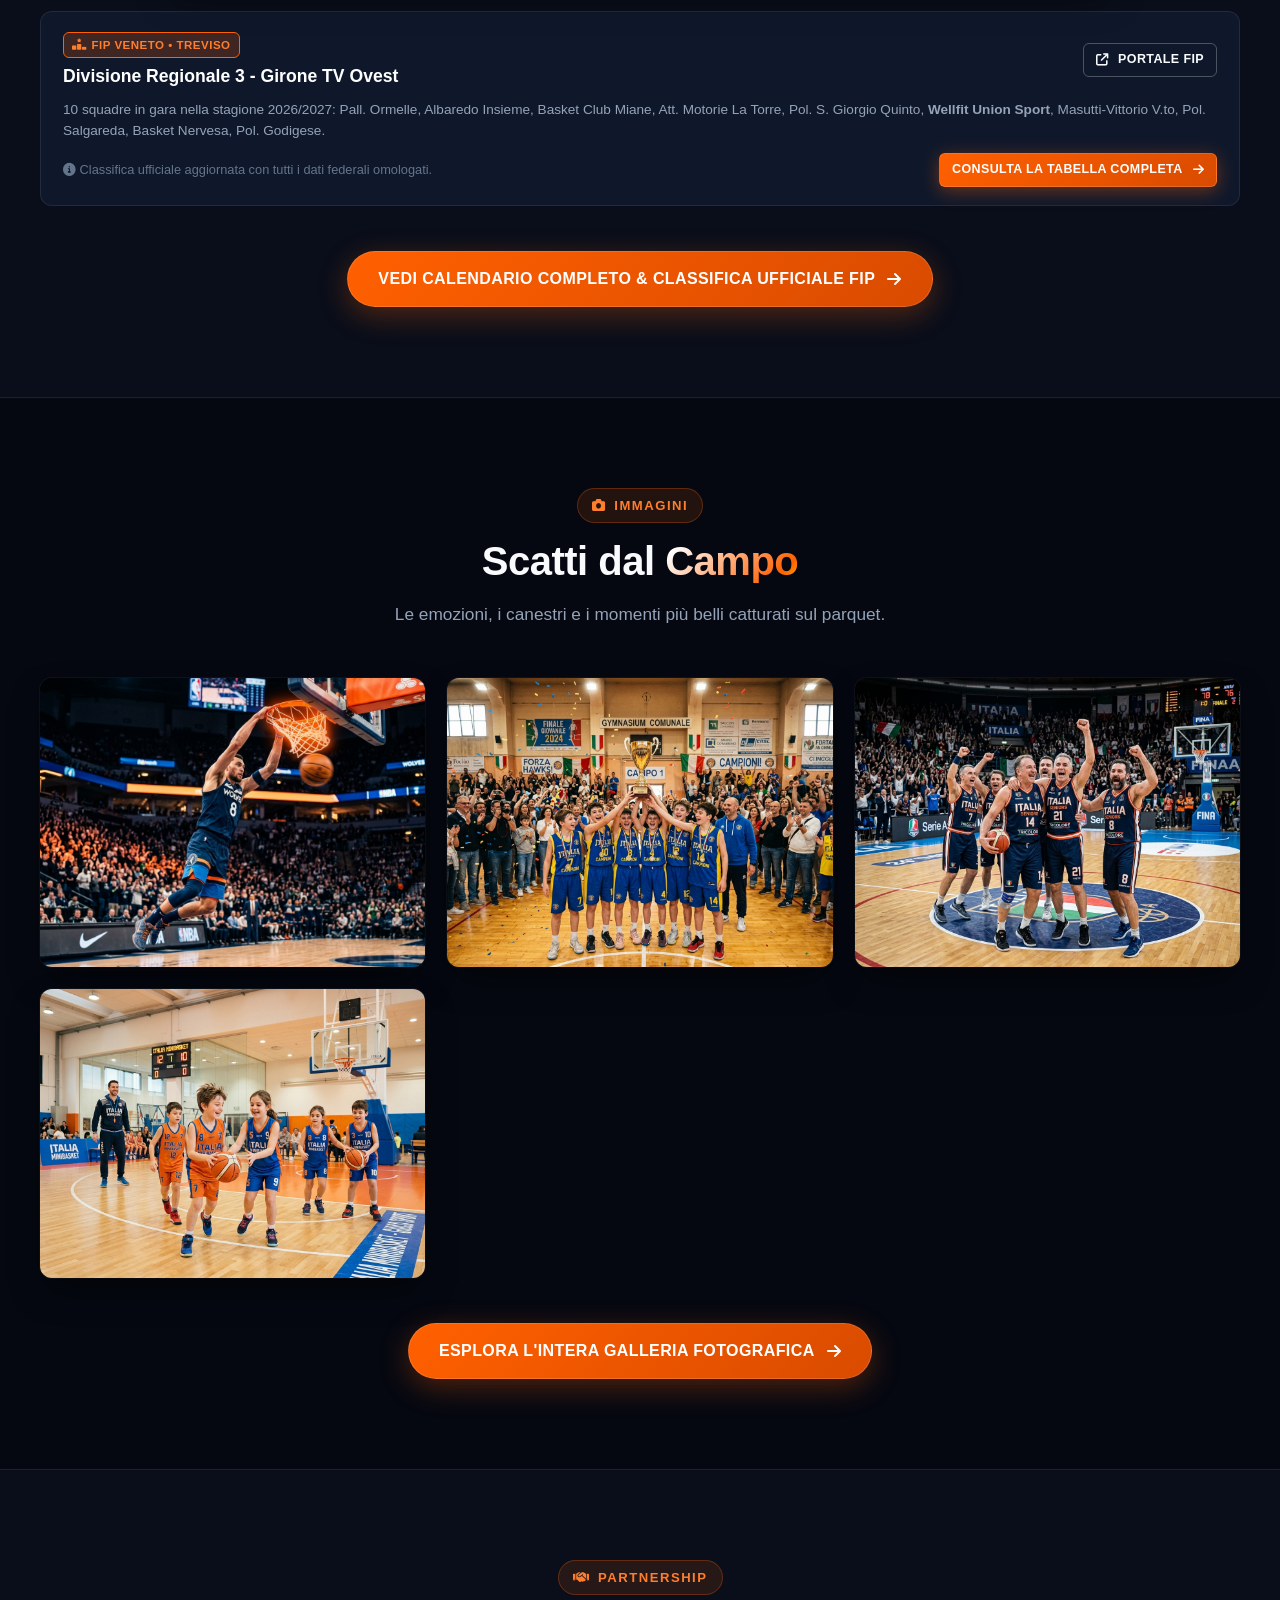
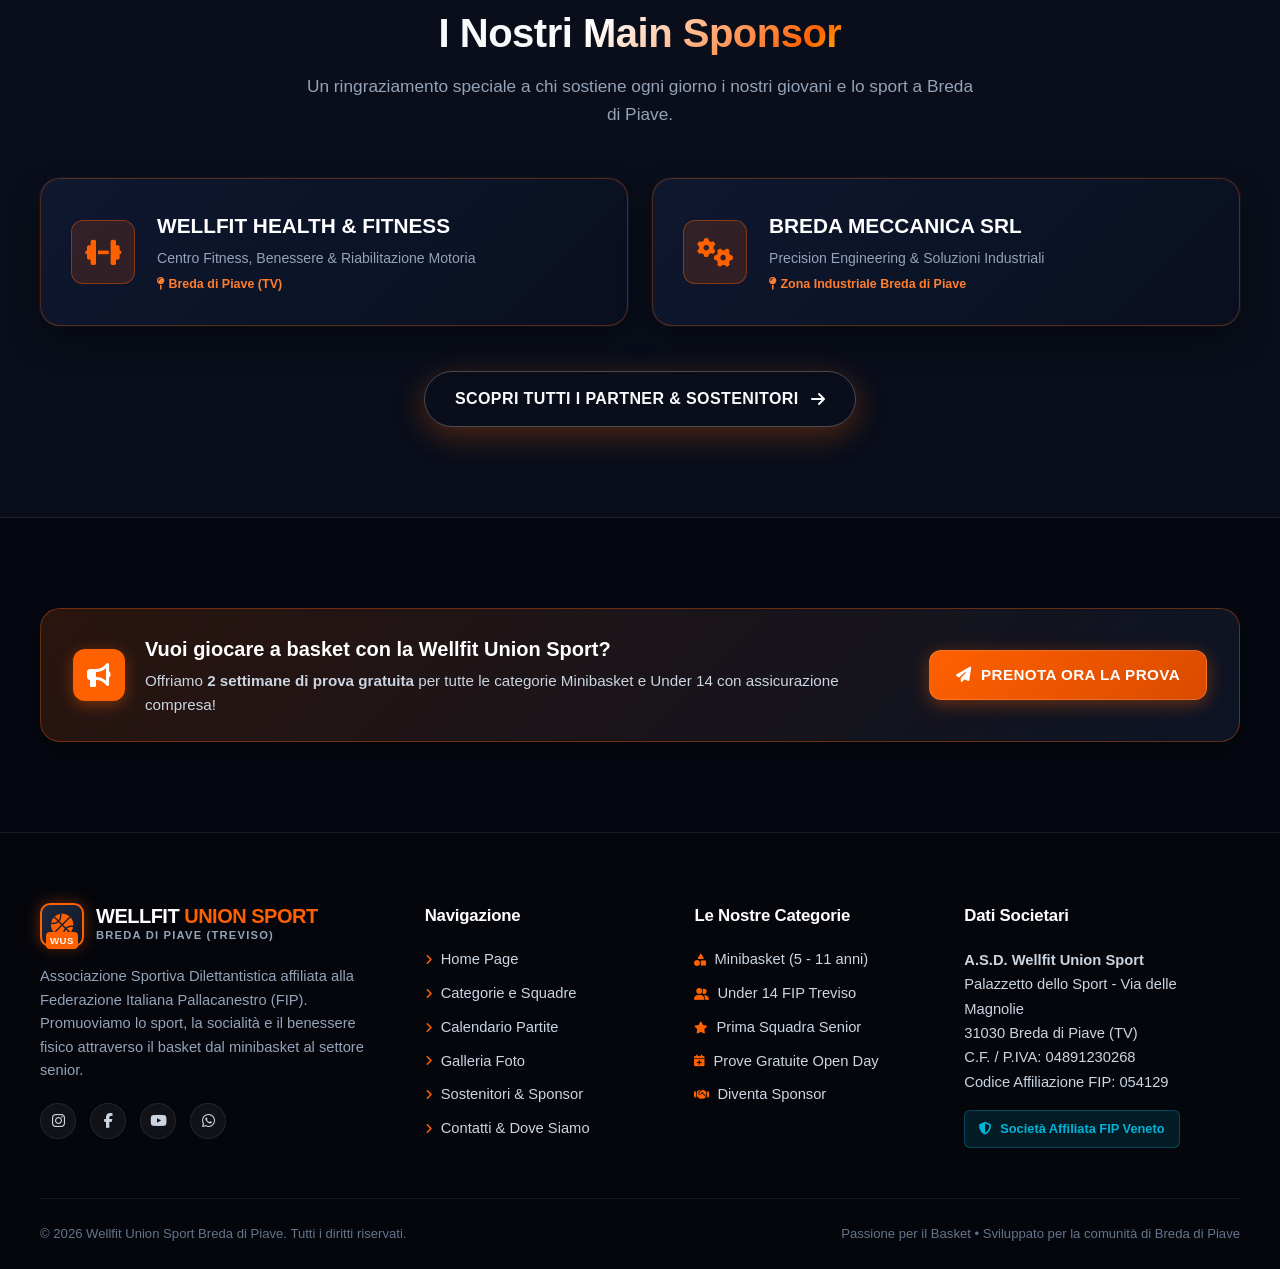
==== commit 472bd457: "Aggiornamento calendari e classifiche ufficiali FIP: DR3 e Under 14" ====
--- a/index.html
+++ b/index.html
@@ -32,7 +32,7 @@
     <div class="container announcement-inner">
       <span class="announcement-badge"><i class="fa-solid fa-basketball fa-spin"></i> PROSSIMO TURNO CASALINGO</span>
       <p class="announcement-text">
-        <strong>Sabato 24 Ottobre ore 20:30</strong>: Wellfit Union Sport vs Basket Oderzo al Palazzetto di Breda di Piave! Ingresso libero.
+        <strong>Venerdì 30 Ottobre ore 21:15</strong>: Wellfit Union Sport vs Basket Club Miane alla Palestra Sc. Medie di Breda di Piave! Ingresso libero.
       </p>
       <a href="calendario.html" class="announcement-link">Vedi Calendario <i class="fa-solid fa-arrow-right"></i></a>
       <button class="announcement-close" id="closeAnnouncement" aria-label="Chiudi avviso">&times;</button>
@@ -321,75 +321,100 @@
           <span class="section-badge"><i class="fa-solid fa-calendar-days"></i> MATCH IN EVIDENZA</span>
           <h2 class="section-title">Prossimi Appuntamenti & <span class="gradient-text">Risultati</span></h2>
           <p class="section-description">
-            Vieni a vivere le emozioni del basket dal vivo al Palazzetto dello Sport di Breda di Piave!
-          </p>
-        </div>
-
-        <div class="match-preview-wrapper">
-          <!-- Featured Next Match Callout -->
-          <div class="featured-match-callout">
-            <div class="match-card upcoming" style="margin-bottom: 0; background: transparent; border: none; box-shadow: none;">
-              <div class="match-status-col">
-                <span class="match-badge badge-home"><i class="fa-solid fa-house"></i> PROSSIMO MATCH</span>
-                <span class="match-category">Prima Squadra Senior</span>
-              </div>
-              <div class="match-teams-col">
-                <div class="team-side team-home">
-                  <span class="team-name highlight">Wellfit Union Sport</span>
-                  <span class="team-logo-small"><i class="fa-solid fa-shield-halved"></i></span>
-                </div>
-                <div class="match-vs-box">
-                  <span class="vs-text">VS</span>
-                  <span class="match-time-tag">20:30</span>
-                </div>
-                <div class="team-side team-away">
-                  <span class="team-logo-small"><i class="fa-solid fa-shield"></i></span>
-                  <span class="team-name">Oderzo Basket</span>
-                </div>
-              </div>
-              <div class="match-meta-col">
-                <div class="meta-row"><i class="fa-regular fa-calendar"></i> <strong>Sabato 24 Ottobre 2026</strong></div>
-                <div class="meta-row"><i class="fa-solid fa-location-dot"></i> Palasport Breda di Piave (Ingresso Libero)</div>
-              </div>
-              <div class="match-action-col">
-                <a href="contatti.html" class="btn btn-outline btn-xs"><i class="fa-solid fa-map-location-dot"></i> Come Arrivare</a>
-              </div>
-            </div>
-          </div>
-
-          <!-- Featured Past Victory Card -->
-          <div class="match-card result" style="margin-bottom: 0;">
+            I prossimi appuntamenti sul parquet: ecco le gare ufficiali da disputare per la Prima Squadra (DR3 in trasferta a Ormelle) e per l'Under 14 Regionale (in casa a Breda di Piave)!
+          </p>
+        </div>
+
+        <div class="match-preview-wrapper" style="display: flex; flex-direction: column; gap: 16px;">
+          <!-- Prossima Partita DR3 (Trasferta) -->
+          <div class="match-card upcoming" style="margin-bottom: 0; border-left: 4px solid var(--orange-primary);">
             <div class="match-status-col">
-              <span class="match-badge badge-win"><i class="fa-solid fa-check"></i> ULTIMO DERBY</span>
-              <span class="match-category">Prima Squadra Senior</span>
+              <div style="display: flex; align-items: center; gap: 6px; flex-wrap: wrap;">
+                <span class="match-badge badge-away"><i class="fa-solid fa-plane"></i> TRASFERTA</span>
+                <span class="badge-tag" style="background: rgba(255, 96, 0, 0.16); color: var(--orange-light); border: 1px solid rgba(255, 96, 0, 0.35); font-size: 0.72rem; padding: 2px 8px; font-weight: 700;">DR3</span>
+              </div>
+              <span class="match-category">Divisione Regionale 3 (1ª G.)</span>
+            </div>
+            <div class="match-teams-col">
+              <div class="team-side team-home">
+                <span class="team-name">Pall. Ormelle</span>
+                <span class="team-logo-small"><i class="fa-solid fa-shield"></i></span>
+              </div>
+              <div class="match-vs-box">
+                <span class="vs-text">VS</span>
+                <span class="match-time-tag">21:00</span>
+              </div>
+              <div class="team-side team-away">
+                <span class="team-logo-small"><i class="fa-solid fa-shield-halved"></i></span>
+                <span class="team-name highlight">Wellfit Union Sport</span>
+              </div>
+            </div>
+            <div class="match-meta-col">
+              <div class="meta-row"><i class="fa-regular fa-calendar"></i> <strong>Giovedì 22 Ottobre 2026</strong></div>
+              <div class="meta-row"><i class="fa-solid fa-location-dot"></i> Palestra Comunale, Ormelle (TV)</div>
+            </div>
+            <div class="match-action-col">
+              <a href="calendario.html#calendario-dr3" class="btn btn-outline btn-xs"><i class="fa-solid fa-calendar-day"></i> Calendario DR3</a>
+            </div>
+          </div>
+
+          <!-- Prossima Partita Under 14 (Casa) -->
+          <div class="match-card upcoming" style="margin-bottom: 0; border-left: 4px solid #38bdf8;">
+            <div class="match-status-col">
+              <div style="display: flex; align-items: center; gap: 6px; flex-wrap: wrap;">
+                <span class="match-badge badge-home"><i class="fa-solid fa-house"></i> IN CASA</span>
+                <span class="badge-tag info" style="font-size: 0.72rem; padding: 2px 8px; font-weight: 700;">UNDER 14</span>
+              </div>
+              <span class="match-category">Under 14 Regionale (3ª G.)</span>
             </div>
             <div class="match-teams-col">
               <div class="team-side team-home">
                 <span class="team-name highlight">Wellfit Union Sport</span>
                 <span class="team-logo-small"><i class="fa-solid fa-shield-halved"></i></span>
               </div>
-              <div class="match-score-box win-highlight">
-                <span class="score-number">78</span>
-                <span class="score-dash">-</span>
-                <span class="score-number">71</span>
+              <div class="match-vs-box">
+                <span class="vs-text">VS</span>
+                <span class="match-time-tag">16:00</span>
               </div>
               <div class="team-side team-away">
                 <span class="team-logo-small"><i class="fa-solid fa-shield"></i></span>
-                <span class="team-name">Conegliano Basket 90</span>
+                <span class="team-name">Att. Motorie M.B. Planet</span>
               </div>
             </div>
             <div class="match-meta-col">
-              <div class="meta-row"><i class="fa-regular fa-calendar"></i> 17 Ottobre 2026</div>
-              <div class="meta-row"><i class="fa-solid fa-ranking-star"></i> 1° Posto nel Girone Treviso</div>
+              <div class="meta-row"><i class="fa-regular fa-calendar"></i> <strong>Sabato 24 Ottobre 2026</strong></div>
+              <div class="meta-row"><i class="fa-solid fa-location-dot"></i> Palestra Sc. Medie G. Galilei, Breda di Piave</div>
             </div>
             <div class="match-action-col">
-              <span class="badge-tag win">+7 Punti</span>
-            </div>
+              <a href="calendario.html#calendario-u14" class="btn btn-outline btn-xs"><i class="fa-solid fa-calendar-days"></i> Calendario U14</a>
+            </div>
+          </div>
+        </div>
+
+        <!-- Mini Preview Classifica FIP -->
+        <div class="mini-standings-card" style="margin-top: 25px; background: var(--bg-card); border: 1px solid var(--border-subtle); border-radius: var(--radius-md); padding: 18px 22px;">
+          <div style="display: flex; align-items: center; justify-content: space-between; flex-wrap: wrap; gap: 10px; margin-bottom: 10px;">
+            <div>
+              <span class="match-badge badge-home" style="margin-bottom: 4px;"><i class="fa-solid fa-ranking-star"></i> FIP VENETO • TREVISO</span>
+              <h4 style="font-family: var(--font-heading); color: #fff; margin: 0; font-size: 1.1rem;">Divisione Regionale 3 - Girone TV Ovest</h4>
+            </div>
+            <a href="https://fip.it/risultati/?group=campionati-regionali&regione_codice=VE&comitato_codice=PTV&sesso=M&codice_campionato=1DM&codice_fase=1&codice_girone=86006" target="_blank" rel="noopener noreferrer" class="btn btn-outline btn-xs">
+              <i class="fa-solid fa-arrow-up-right-from-square"></i> Portale FIP
+            </a>
+          </div>
+          <p style="font-size: 0.85rem; color: var(--text-muted); margin-bottom: 12px; line-height: 1.5;">
+            10 squadre in gara nella stagione 2026/2027: Pall. Ormelle, Albaredo Insieme, Basket Club Miane, Att. Motorie La Torre, Pol. S. Giorgio Quinto, <strong>Wellfit Union Sport</strong>, Masutti-Vittorio V.to, Pol. Salgareda, Basket Nervesa, Pol. Godigese.
+          </p>
+          <div style="display: flex; align-items: center; justify-content: space-between; flex-wrap: wrap; gap: 10px;">
+            <span style="font-size: 0.8rem; color: var(--text-dim);"><i class="fa-solid fa-circle-info"></i> Classifica ufficiale aggiornata con tutti i dati federali omologati.</span>
+            <a href="calendario.html#classifiche" class="btn btn-primary btn-xs">
+              <span>Consulta la Tabella Completa</span> <i class="fa-solid fa-arrow-right"></i>
+            </a>
           </div>
         </div>
 
         <div class="section-action-footer">
-          <a href="calendario.html" class="btn btn-primary preview-view-all-btn">
+          <a href="calendario.html#classifiche" class="btn btn-primary preview-view-all-btn">
             <span>Vedi Calendario Completo & Classifica Ufficiale FIP</span>
             <i class="fa-solid fa-arrow-right"></i>
           </a>
--- a/css/style.css
+++ b/css/style.css
@@ -0,0 +1,2910 @@
+/* ==========================================================================
+   WELLFIT UNION SPORT - BREDA DI PIAVE (TV)
+   Design System, Modern Sport Aesthetics & Responsive CSS
+   ========================================================================== */
+
+/* --- CSS Variables & Design Tokens --- */
+:root {
+  /* Color Palette */
+  --bg-deep: #050811;
+  --bg-main: #090e1a;
+  --bg-secondary: #0e1626;
+  --bg-card: rgba(18, 28, 50, 0.75);
+  --bg-card-hover: rgba(28, 43, 76, 0.85);
+  --bg-glass: rgba(14, 23, 42, 0.82);
+  
+  /* Brand Energy Accents */
+  --orange-primary: #ff6000;
+  --orange-glow: rgba(255, 96, 0, 0.38);
+  --orange-light: #ff7e2e;
+  --orange-dark: #d94b00;
+  --amber-accent: #ffb703;
+  --blue-brand: #023e8a;
+  --cyan-accent: #00b4d8;
+  
+  /* Status Colors */
+  --success: #10b981;
+  --success-glow: rgba(16, 185, 129, 0.25);
+  --danger: #ef4444;
+  --danger-glow: rgba(239, 68, 68, 0.2);
+  
+  /* Text Shades */
+  --text-main: #f8fafc;
+  --text-body: #cbd5e1;
+  --text-muted: #94a3b8;
+  --text-dim: #64748b;
+  
+  /* Borders & Shadows */
+  --border-subtle: rgba(255, 255, 255, 0.08);
+  --border-accent: rgba(255, 96, 0, 0.4);
+  --border-glow: 0 0 15px rgba(255, 96, 0, 0.2);
+  --card-shadow: 0 16px 36px -10px rgba(0, 0, 0, 0.65), 0 0 1px 1px rgba(255, 255, 255, 0.05);
+  --glow-shadow: 0 8px 30px rgba(255, 96, 0, 0.3);
+  
+  /* Typography */
+  --font-heading: 'Outfit', -apple-system, BlinkMacSystemFont, 'Segoe UI', Roboto, sans-serif;
+  --font-body: 'Inter', -apple-system, BlinkMacSystemFont, 'Segoe UI', Roboto, sans-serif;
+  
+  /* Transitions & Radii */
+  --radius-sm: 6px;
+  --radius-md: 12px;
+  --radius-lg: 20px;
+  --radius-full: 9999px;
+  --transition-fast: 0.2s cubic-bezier(0.4, 0, 0.2, 1);
+  --transition-normal: 0.3s cubic-bezier(0.4, 0, 0.2, 1);
+  --transition-slow: 0.5s cubic-bezier(0.4, 0, 0.2, 1);
+}
+
+/* --- Base & Reset --- */
+*, *::before, *::after {
+  box-sizing: border-box;
+  margin: 0;
+  padding: 0;
+}
+
+html {
+  scroll-behavior: smooth;
+  scroll-padding-top: 85px;
+}
+
+body {
+  font-family: var(--font-body);
+  background-color: var(--bg-deep);
+  color: var(--text-body);
+  line-height: 1.6;
+  overflow-x: hidden;
+  -webkit-font-smoothing: antialiased;
+  -moz-osx-font-smoothing: grayscale;
+}
+
+img {
+  max-width: 100%;
+  height: auto;
+  display: block;
+}
+
+a {
+  color: inherit;
+  text-decoration: none;
+  transition: var(--transition-fast);
+}
+
+ul {
+  list-style: none;
+}
+
+button, input, select, textarea {
+  font-family: inherit;
+  color: inherit;
+  border: none;
+  outline: none;
+}
+
+/* --- Layout Utility Classes --- */
+.container {
+  width: 100%;
+  max-width: 1240px;
+  margin-left: auto;
+  margin-right: auto;
+  padding-left: 20px;
+  padding-right: 20px;
+}
+
+.text-center {
+  text-align: center;
+}
+
+.section {
+  padding: 90px 0;
+  position: relative;
+}
+
+.bg-darker {
+  background-color: var(--bg-main);
+  border-top: 1px solid var(--border-subtle);
+  border-bottom: 1px solid var(--border-subtle);
+}
+
+.gradient-text {
+  background: linear-gradient(135deg, #ffffff 10%, var(--orange-primary) 85%, var(--amber-accent) 100%);
+  -webkit-background-clip: text;
+  -webkit-text-fill-color: transparent;
+}
+
+.accent-color {
+  color: var(--orange-primary);
+}
+
+/* --- Section Headings --- */
+.section-header {
+  margin-bottom: 50px;
+}
+
+.section-badge {
+  display: inline-flex;
+  align-items: center;
+  gap: 8px;
+  background: rgba(255, 96, 0, 0.12);
+  color: var(--orange-light);
+  border: 1px solid rgba(255, 96, 0, 0.28);
+  font-family: var(--font-heading);
+  font-size: 0.82rem;
+  font-weight: 700;
+  letter-spacing: 1.5px;
+  text-transform: uppercase;
+  padding: 6px 14px;
+  border-radius: var(--radius-full);
+  margin-bottom: 14px;
+}
+
+.section-title {
+  font-family: var(--font-heading);
+  font-size: 2.5rem;
+  font-weight: 800;
+  color: var(--text-main);
+  letter-spacing: -0.5px;
+  line-height: 1.2;
+  margin-bottom: 16px;
+}
+
+.section-description {
+  color: var(--text-muted);
+  font-size: 1.08rem;
+  max-width: 680px;
+  margin: 0 auto;
+}
+
+/* --- Buttons & UI Components --- */
+.btn {
+  display: inline-flex;
+  align-items: center;
+  justify-content: center;
+  gap: 10px;
+  font-family: var(--font-heading);
+  font-weight: 700;
+  font-size: 0.95rem;
+  letter-spacing: 0.4px;
+  padding: 12px 26px;
+  border-radius: var(--radius-md);
+  cursor: pointer;
+  transition: all var(--transition-fast);
+  text-transform: uppercase;
+}
+
+.btn-sm {
+  padding: 8px 18px;
+  font-size: 0.85rem;
+  border-radius: var(--radius-sm);
+}
+
+.btn-xs {
+  padding: 6px 12px;
+  font-size: 0.78rem;
+  border-radius: var(--radius-sm);
+}
+
+.btn-lg {
+  padding: 15px 32px;
+  font-size: 1.05rem;
+}
+
+.btn-block {
+  width: 100%;
+}
+
+.btn-primary {
+  background: linear-gradient(135deg, var(--orange-primary) 0%, var(--orange-dark) 100%);
+  color: #ffffff;
+  box-shadow: 0 4px 18px var(--orange-glow);
+  border: 1px solid rgba(255, 255, 255, 0.15);
+}
+
+.btn-primary:hover {
+  transform: translateY(-2px);
+  background: linear-gradient(135deg, var(--orange-light) 0%, var(--orange-primary) 100%);
+  box-shadow: 0 8px 24px var(--orange-glow);
+}
+
+.btn-secondary {
+  background: rgba(255, 255, 255, 0.1);
+  color: #ffffff;
+  border: 1px solid rgba(255, 255, 255, 0.2);
+  backdrop-filter: blur(8px);
+}
+
+.btn-secondary:hover {
+  background: rgba(255, 255, 255, 0.18);
+  border-color: rgba(255, 255, 255, 0.4);
+  transform: translateY(-2px);
+}
+
+.btn-outline {
+  background: transparent;
+  color: var(--text-main);
+  border: 1px solid rgba(255, 255, 255, 0.25);
+}
+
+.btn-outline:hover {
+  border-color: var(--orange-primary);
+  color: var(--orange-light);
+  background: rgba(255, 96, 0, 0.08);
+}
+
+.badge-tag {
+  display: inline-flex;
+  align-items: center;
+  gap: 6px;
+  font-size: 0.78rem;
+  font-weight: 600;
+  padding: 4px 10px;
+  border-radius: var(--radius-full);
+}
+
+.badge-tag.info {
+  background: rgba(0, 180, 216, 0.15);
+  color: #38bdf8;
+  border: 1px solid rgba(0, 180, 216, 0.3);
+}
+
+.badge-tag.accent {
+  background: rgba(255, 183, 3, 0.15);
+  color: var(--amber-accent);
+  border: 1px solid rgba(255, 183, 3, 0.3);
+}
+
+.badge-tag.win {
+  background: var(--success-glow);
+  color: var(--success);
+  border: 1px solid rgba(16, 185, 129, 0.4);
+}
+
+/* --- Top Announcement Bar --- */
+.top-announcement-bar {
+  background: linear-gradient(90deg, #101c38 0%, #1a2a52 50%, #0d172e 100%);
+  border-bottom: 1px solid rgba(255, 96, 0, 0.3);
+  font-size: 0.85rem;
+  padding: 8px 0;
+  color: var(--text-main);
+  position: relative;
+  z-index: 1010;
+  transition: max-height 0.3s ease, opacity 0.3s ease, padding 0.3s ease;
+}
+
+.top-announcement-bar.closed {
+  display: none;
+}
+
+.announcement-inner {
+  display: flex;
+  align-items: center;
+  justify-content: space-between;
+  gap: 15px;
+  flex-wrap: wrap;
+}
+
+.announcement-badge {
+  background: var(--orange-primary);
+  color: #fff;
+  font-weight: 800;
+  font-size: 0.72rem;
+  padding: 2px 8px;
+  border-radius: var(--radius-sm);
+  letter-spacing: 0.5px;
+}
+
+.announcement-text {
+  flex: 1;
+  color: #e2e8f0;
+}
+
+.announcement-link {
+  color: var(--amber-accent);
+  font-weight: 600;
+  display: inline-flex;
+  align-items: center;
+  gap: 5px;
+  font-size: 0.82rem;
+}
+
+.announcement-link:hover {
+  text-decoration: underline;
+  color: #fff;
+}
+
+.announcement-close {
+  background: transparent;
+  color: var(--text-muted);
+  font-size: 1.2rem;
+  cursor: pointer;
+  padding: 0 6px;
+  line-height: 1;
+}
+
+.announcement-close:hover {
+  color: #fff;
+}
+
+/* --- Header & Navigation --- */
+.site-header {
+  position: sticky;
+  top: 0;
+  z-index: 1000;
+  background: var(--bg-glass);
+  backdrop-filter: blur(14px);
+  -webkit-backdrop-filter: blur(14px);
+  border-bottom: 1px solid var(--border-subtle);
+  transition: all var(--transition-normal);
+}
+
+.site-header.scrolled {
+  background: rgba(7, 12, 23, 0.95);
+  box-shadow: 0 10px 30px rgba(0, 0, 0, 0.5);
+  border-bottom-color: rgba(255, 96, 0, 0.2);
+}
+
+.header-container {
+  display: flex;
+  align-items: center;
+  justify-content: space-between;
+  height: 75px;
+}
+
+.brand-logo {
+  display: flex;
+  align-items: center;
+  gap: 12px;
+}
+
+.logo-shield {
+  width: 44px;
+  height: 44px;
+  background: linear-gradient(135deg, #1e293b 0%, #0f172a 100%);
+  border: 2px solid var(--orange-primary);
+  border-radius: 10px;
+  display: flex;
+  align-items: center;
+  justify-content: center;
+  position: relative;
+  box-shadow: 0 0 15px var(--orange-glow);
+  transition: transform var(--transition-fast);
+}
+
+.brand-logo:hover .logo-shield {
+  transform: rotate(-6deg) scale(1.05);
+}
+
+.logo-ball-icon {
+  color: var(--orange-primary);
+  font-size: 1.4rem;
+}
+
+.logo-wings {
+  position: absolute;
+  bottom: -4px;
+  background: var(--orange-primary);
+  color: #fff;
+  font-family: var(--font-heading);
+  font-weight: 900;
+  font-size: 0.6rem;
+  padding: 1px 4px;
+  border-radius: 4px;
+  letter-spacing: 0.5px;
+}
+
+.brand-text {
+  display: flex;
+  flex-direction: column;
+}
+
+.brand-name {
+  font-family: var(--font-heading);
+  font-weight: 900;
+  font-size: 1.25rem;
+  letter-spacing: -0.5px;
+  color: #ffffff;
+  line-height: 1.1;
+}
+
+.brand-sub {
+  font-size: 0.7rem;
+  font-weight: 600;
+  letter-spacing: 1.2px;
+  color: var(--text-muted);
+}
+
+.desktop-nav .nav-links {
+  display: flex;
+  align-items: center;
+  gap: 26px;
+}
+
+.desktop-nav .nav-link {
+  font-family: var(--font-heading);
+  font-weight: 600;
+  font-size: 0.92rem;
+  color: var(--text-body);
+  position: relative;
+  padding: 6px 0;
+}
+
+.desktop-nav .nav-link::after {
+  content: '';
+  position: absolute;
+  bottom: 0;
+  left: 0;
+  width: 0;
+  height: 2px;
+  background: var(--orange-primary);
+  box-shadow: 0 0 8px var(--orange-primary);
+  transition: width var(--transition-fast);
+}
+
+.desktop-nav .nav-link:hover,
+.desktop-nav .nav-link.active {
+  color: #ffffff;
+}
+
+.desktop-nav .nav-link:hover::after,
+.desktop-nav .nav-link.active::after {
+  width: 100%;
+}
+
+.header-actions {
+  display: flex;
+  align-items: center;
+  gap: 15px;
+}
+
+/* Mobile Hamburger */
+.mobile-toggle-btn {
+  display: none;
+  background: transparent;
+  cursor: pointer;
+  padding: 6px;
+  flex-direction: column;
+  gap: 5px;
+  z-index: 1020;
+}
+
+.mobile-toggle-btn .bar {
+  width: 26px;
+  height: 3px;
+  background-color: #fff;
+  border-radius: 2px;
+  transition: transform var(--transition-fast), opacity var(--transition-fast);
+}
+
+/* Mobile Drawer */
+.mobile-drawer {
+  position: fixed;
+  top: 0;
+  right: -320px;
+  width: 300px;
+  height: 100vh;
+  background: #090e1a;
+  border-left: 1px solid var(--border-subtle);
+  box-shadow: -10px 0 30px rgba(0, 0, 0, 0.8);
+  z-index: 1050;
+  padding: 24px;
+  display: flex;
+  flex-direction: column;
+  justify-content: space-between;
+  transition: right var(--transition-normal);
+}
+
+.mobile-drawer.open {
+  right: 0;
+}
+
+.mobile-overlay {
+  position: fixed;
+  inset: 0;
+  background: rgba(0, 0, 0, 0.7);
+  backdrop-filter: blur(4px);
+  z-index: 1040;
+  opacity: 0;
+  visibility: hidden;
+  transition: all var(--transition-normal);
+}
+
+.mobile-overlay.open {
+  opacity: 1;
+  visibility: visible;
+}
+
+.mobile-drawer-header {
+  display: flex;
+  align-items: center;
+  justify-content: space-between;
+  padding-bottom: 20px;
+  border-bottom: 1px solid var(--border-subtle);
+}
+
+.drawer-close-btn {
+  background: transparent;
+  color: #fff;
+  font-size: 1.8rem;
+  line-height: 1;
+  cursor: pointer;
+}
+
+.mobile-nav-links {
+  display: flex;
+  flex-direction: column;
+  gap: 18px;
+  margin: 25px 0;
+}
+
+.mobile-nav-link {
+  display: flex;
+  align-items: center;
+  gap: 12px;
+  font-family: var(--font-heading);
+  font-weight: 600;
+  font-size: 1.05rem;
+  color: var(--text-body);
+}
+
+.mobile-nav-link i {
+  color: var(--orange-primary);
+  width: 20px;
+}
+
+.mobile-nav-link:hover {
+  color: #fff;
+  transform: translateX(5px);
+}
+
+.mobile-drawer-footer {
+  display: flex;
+  flex-direction: column;
+  gap: 20px;
+  border-top: 1px solid var(--border-subtle);
+  padding-top: 20px;
+}
+
+.mobile-socials {
+  display: flex;
+  align-items: center;
+  justify-content: center;
+  gap: 18px;
+  color: var(--text-muted);
+  font-size: 1.2rem;
+}
+
+.mobile-socials a:hover {
+  color: var(--orange-primary);
+}
+
+/* --- 1. Hero Section --- */
+.hero-section {
+  position: relative;
+  min-height: calc(100vh - 120px);
+  display: flex;
+  align-items: center;
+  padding: 80px 0 60px;
+  overflow: hidden;
+}
+
+.hero-background-wrapper {
+  position: absolute;
+  inset: 0;
+  z-index: 1;
+}
+
+.hero-bg-img {
+  width: 100%;
+  height: 100%;
+  object-fit: cover;
+  object-position: center 30%;
+  transform: scale(1.04);
+  animation: heroZoom 16s infinite alternate ease-in-out;
+}
+
+@keyframes heroZoom {
+  0% { transform: scale(1.0); }
+  100% { transform: scale(1.06); }
+}
+
+.hero-overlay-gradient {
+  position: absolute;
+  inset: 0;
+  background: linear-gradient(
+    180deg,
+    rgba(5, 8, 17, 0.85) 0%,
+    rgba(9, 14, 26, 0.75) 45%,
+    rgba(5, 8, 17, 0.98) 100%
+  ),
+  radial-gradient(circle at 75% 30%, rgba(255, 96, 0, 0.22) 0%, transparent 60%);
+}
+
+.hero-grid-pattern {
+  position: absolute;
+  inset: 0;
+  background-image: linear-gradient(rgba(255, 255, 255, 0.03) 1px, transparent 1px),
+                    linear-gradient(90deg, rgba(255, 255, 255, 0.03) 1px, transparent 1px);
+  background-size: 60px 60px;
+  pointer-events: none;
+}
+
+.hero-content {
+  position: relative;
+  z-index: 2;
+  max-width: 900px;
+}
+
+.hero-tag-wrapper {
+  display: flex;
+  align-items: center;
+  gap: 12px;
+  flex-wrap: wrap;
+  margin-bottom: 20px;
+}
+
+.hero-badge {
+  background: rgba(255, 96, 0, 0.18);
+  border: 1px solid var(--orange-primary);
+  color: #ff904d;
+}
+
+.hero-badge-alt {
+  background: rgba(255, 255, 255, 0.08);
+  border: 1px solid rgba(255, 255, 255, 0.2);
+  color: #cbd5e1;
+}
+
+.hero-title {
+  font-family: var(--font-heading);
+  font-size: 3.6rem;
+  font-weight: 900;
+  color: #ffffff;
+  line-height: 1.1;
+  letter-spacing: -1px;
+  margin-bottom: 22px;
+  text-shadow: 0 10px 30px rgba(0, 0, 0, 0.7);
+}
+
+.hero-subtitle {
+  font-size: 1.18rem;
+  color: #e2e8f0;
+  line-height: 1.65;
+  margin-bottom: 36px;
+  max-width: 760px;
+  text-shadow: 0 2px 10px rgba(0,0,0,0.8);
+}
+
+.hero-subtitle strong {
+  color: #ffffff;
+  font-weight: 600;
+}
+
+.hero-cta-group {
+  display: flex;
+  align-items: center;
+  gap: 18px;
+  flex-wrap: wrap;
+  margin-bottom: 60px;
+}
+
+/* Hero Stats Row */
+.hero-stats-row {
+  display: grid;
+  grid-template-columns: repeat(4, 1fr);
+  gap: 16px;
+  background: rgba(14, 23, 42, 0.75);
+  backdrop-filter: blur(12px);
+  -webkit-backdrop-filter: blur(12px);
+  border: 1px solid var(--border-subtle);
+  border-radius: var(--radius-lg);
+  padding: 18px 24px;
+  box-shadow: var(--card-shadow);
+}
+
+.stat-card {
+  display: flex;
+  align-items: center;
+  gap: 14px;
+}
+
+.stat-icon-wrapper {
+  width: 44px;
+  height: 44px;
+  background: rgba(255, 96, 0, 0.12);
+  color: var(--orange-light);
+  border-radius: var(--radius-md);
+  display: flex;
+  align-items: center;
+  justify-content: center;
+  font-size: 1.2rem;
+  flex-shrink: 0;
+  border: 1px solid rgba(255, 96, 0, 0.25);
+}
+
+.stat-info {
+  display: flex;
+  flex-direction: column;
+}
+
+.stat-number {
+  font-family: var(--font-heading);
+  font-size: 1.5rem;
+  font-weight: 800;
+  color: #ffffff;
+  line-height: 1.1;
+}
+
+.stat-label {
+  font-size: 0.8rem;
+  color: var(--text-muted);
+}
+
+.hero-scroll-indicator {
+  position: absolute;
+  bottom: 15px;
+  left: 50%;
+  transform: translateX(-50%);
+  z-index: 3;
+  color: var(--text-muted);
+  text-align: center;
+  animation: bounce 2s infinite;
+}
+
+@keyframes bounce {
+  0%, 20%, 50%, 80%, 100% { transform: translate(-50%, 0); }
+  40% { transform: translate(-50%, -10px); }
+  60% { transform: translate(-50%, -5px); }
+}
+
+/* --- 2. Squadre (Categorie Attive) --- */
+.section-teams {
+  position: relative;
+  z-index: 2;
+}
+
+.teams-grid {
+  display: grid;
+  grid-template-columns: repeat(3, 1fr);
+  gap: 28px;
+  margin-bottom: 50px;
+}
+
+.team-card {
+  background: var(--bg-card);
+  border: 1px solid var(--border-subtle);
+  border-radius: var(--radius-lg);
+  overflow: hidden;
+  display: flex;
+  flex-direction: column;
+  box-shadow: var(--card-shadow);
+  transition: all var(--transition-normal);
+  position: relative;
+  backdrop-filter: blur(8px);
+}
+
+.team-card:hover {
+  transform: translateY(-8px);
+  background: var(--bg-card-hover);
+  border-color: var(--border-accent);
+  box-shadow: 0 20px 40px -10px rgba(0, 0, 0, 0.7), var(--border-glow);
+}
+
+.team-card.featured {
+  border-color: rgba(255, 96, 0, 0.5);
+  box-shadow: 0 16px 36px -10px rgba(0, 0, 0, 0.65), 0 0 20px rgba(255, 96, 0, 0.15);
+}
+
+.team-featured-ribbon {
+  position: absolute;
+  top: 14px;
+  right: 14px;
+  z-index: 5;
+  background: var(--orange-primary);
+  color: #fff;
+  font-family: var(--font-heading);
+  font-weight: 800;
+  font-size: 0.75rem;
+  letter-spacing: 0.5px;
+  padding: 4px 12px;
+  border-radius: var(--radius-full);
+  box-shadow: 0 4px 12px var(--orange-glow);
+}
+
+.team-card-image-wrap {
+  position: relative;
+  height: 230px;
+  overflow: hidden;
+}
+
+.team-card-image-wrap img {
+  width: 100%;
+  height: 100%;
+  object-fit: cover;
+  transition: transform 0.6s ease;
+}
+
+.team-card:hover .team-card-image-wrap img {
+  transform: scale(1.08);
+}
+
+.team-age-badge {
+  position: absolute;
+  bottom: 12px;
+  left: 12px;
+  background: rgba(9, 14, 26, 0.85);
+  backdrop-filter: blur(6px);
+  border: 1px solid var(--border-subtle);
+  color: #fff;
+  font-size: 0.8rem;
+  font-weight: 700;
+  padding: 4px 10px;
+  border-radius: var(--radius-sm);
+  display: flex;
+  align-items: center;
+  gap: 6px;
+}
+
+.team-category-overlay {
+  position: absolute;
+  top: 12px;
+  left: 12px;
+  background: rgba(0, 0, 0, 0.6);
+  backdrop-filter: blur(4px);
+  color: var(--text-muted);
+  font-size: 0.7rem;
+  font-weight: 600;
+  padding: 3px 8px;
+  border-radius: 4px;
+  text-transform: uppercase;
+}
+
+.team-card-content {
+  padding: 24px;
+  display: flex;
+  flex-direction: column;
+  flex: 1;
+}
+
+.team-badge-pill {
+  display: inline-block;
+  font-size: 0.75rem;
+  font-weight: 700;
+  color: var(--cyan-accent);
+  text-transform: uppercase;
+  letter-spacing: 0.8px;
+  margin-bottom: 8px;
+}
+
+.team-badge-pill.accent {
+  color: var(--orange-light);
+}
+
+.team-card-title {
+  font-family: var(--font-heading);
+  font-size: 1.5rem;
+  font-weight: 800;
+  color: #ffffff;
+  margin-bottom: 12px;
+}
+
+.team-card-desc {
+  font-size: 0.92rem;
+  color: var(--text-muted);
+  line-height: 1.55;
+  margin-bottom: 20px;
+  flex: 1;
+}
+
+.team-meta-list {
+  border-top: 1px solid var(--border-subtle);
+  border-bottom: 1px solid var(--border-subtle);
+  padding: 14px 0;
+  margin-bottom: 20px;
+  display: flex;
+  flex-direction: column;
+  gap: 8px;
+}
+
+.meta-item {
+  display: flex;
+  align-items: flex-start;
+  gap: 10px;
+  font-size: 0.84rem;
+  color: var(--text-body);
+}
+
+.meta-item i {
+  color: var(--orange-primary);
+  margin-top: 3px;
+  font-size: 0.85rem;
+}
+
+.team-card-actions {
+  display: flex;
+  align-items: center;
+  gap: 10px;
+}
+
+.team-card-actions .btn {
+  flex: 1;
+}
+
+/* Open Day Promotional Banner */
+.open-day-banner {
+  background: linear-gradient(135deg, rgba(255, 96, 0, 0.15) 0%, rgba(14, 23, 42, 0.8) 100%);
+  border: 1px solid rgba(255, 96, 0, 0.35);
+  border-radius: var(--radius-lg);
+  padding: 24px 32px;
+  display: flex;
+  align-items: center;
+  justify-content: space-between;
+  gap: 20px;
+  box-shadow: 0 10px 30px rgba(0, 0, 0, 0.4);
+}
+
+.open-day-banner .banner-icon {
+  width: 52px;
+  height: 52px;
+  background: var(--orange-primary);
+  color: #fff;
+  border-radius: var(--radius-md);
+  display: flex;
+  align-items: center;
+  justify-content: center;
+  font-size: 1.5rem;
+  flex-shrink: 0;
+  box-shadow: 0 4px 15px var(--orange-glow);
+}
+
+.open-day-banner .banner-text {
+  flex: 1;
+}
+
+.open-day-banner .banner-text h4 {
+  font-family: var(--font-heading);
+  font-size: 1.25rem;
+  font-weight: 800;
+  color: #ffffff;
+  margin-bottom: 4px;
+}
+
+.open-day-banner .banner-text p {
+  color: var(--text-body);
+  font-size: 0.95rem;
+}
+
+/* --- 3. Calendario Partite e Classifiche --- */
+.schedule-controls {
+  display: flex;
+  align-items: center;
+  justify-content: space-between;
+  flex-wrap: wrap;
+  gap: 18px;
+  margin-bottom: 28px;
+}
+
+.tab-group {
+  display: flex;
+  background: rgba(14, 23, 42, 0.8);
+  padding: 4px;
+  border-radius: var(--radius-md);
+  border: 1px solid var(--border-subtle);
+}
+
+.tab-btn {
+  background: transparent;
+  color: var(--text-muted);
+  font-family: var(--font-heading);
+  font-weight: 700;
+  font-size: 0.9rem;
+  padding: 8px 18px;
+  border-radius: var(--radius-sm);
+  cursor: pointer;
+  display: flex;
+  align-items: center;
+  gap: 8px;
+  transition: all var(--transition-fast);
+}
+
+.tab-btn.active {
+  background: var(--orange-primary);
+  color: #fff;
+  box-shadow: 0 2px 10px var(--orange-glow);
+}
+
+.category-filters {
+  display: flex;
+  align-items: center;
+  gap: 8px;
+  flex-wrap: wrap;
+}
+
+.filter-label {
+  font-size: 0.85rem;
+  color: var(--text-muted);
+  font-weight: 600;
+}
+
+.filter-pill {
+  background: rgba(255, 255, 255, 0.06);
+  border: 1px solid var(--border-subtle);
+  color: var(--text-body);
+  font-size: 0.82rem;
+  font-weight: 600;
+  padding: 6px 14px;
+  border-radius: var(--radius-full);
+  cursor: pointer;
+  transition: all var(--transition-fast);
+}
+
+.filter-pill:hover,
+.filter-pill.active {
+  background: rgba(255, 96, 0, 0.15);
+  border-color: var(--orange-primary);
+  color: var(--orange-light);
+}
+
+/* Matches List */
+.matches-list {
+  display: flex;
+  flex-direction: column;
+  gap: 16px;
+  margin-bottom: 60px;
+}
+
+.match-card {
+  background: var(--bg-card);
+  border: 1px solid var(--border-subtle);
+  border-radius: var(--radius-md);
+  padding: 18px 24px;
+  display: grid;
+  grid-template-columns: 180px 1fr 240px 140px;
+  align-items: center;
+  gap: 20px;
+  box-shadow: var(--card-shadow);
+  transition: all var(--transition-fast);
+}
+
+.match-card:hover {
+  border-color: rgba(255, 96, 0, 0.35);
+  background: var(--bg-card-hover);
+  transform: translateX(4px);
+}
+
+.match-card.hidden {
+  display: none !important;
+}
+
+.match-status-col {
+  display: flex;
+  flex-direction: column;
+  gap: 4px;
+}
+
+.match-badge {
+  display: inline-flex;
+  align-items: center;
+  gap: 5px;
+  font-family: var(--font-heading);
+  font-size: 0.72rem;
+  font-weight: 800;
+  padding: 3px 8px;
+  border-radius: var(--radius-sm);
+  width: fit-content;
+  letter-spacing: 0.5px;
+}
+
+.badge-home {
+  background: rgba(255, 96, 0, 0.2);
+  color: var(--orange-light);
+  border: 1px solid var(--orange-primary);
+}
+
+.badge-away {
+  background: rgba(255, 255, 255, 0.08);
+  color: var(--text-muted);
+  border: 1px solid var(--border-subtle);
+}
+
+.badge-win {
+  background: var(--success-glow);
+  color: var(--success);
+  border: 1px solid rgba(16, 185, 129, 0.4);
+}
+
+.badge-fun {
+  background: rgba(255, 183, 3, 0.18);
+  color: var(--amber-accent);
+  border: 1px solid rgba(255, 183, 3, 0.3);
+}
+
+.match-category {
+  font-size: 0.78rem;
+  color: var(--text-muted);
+  font-weight: 500;
+}
+
+.match-teams-col {
+  display: flex;
+  align-items: center;
+  justify-content: center;
+  gap: 18px;
+}
+
+.team-side {
+  display: flex;
+  align-items: center;
+  gap: 10px;
+  flex: 1;
+}
+
+.team-home {
+  justify-content: flex-end;
+  text-align: right;
+}
+
+.team-away {
+  justify-content: flex-start;
+  text-align: left;
+}
+
+.team-name {
+  font-family: var(--font-heading);
+  font-weight: 700;
+  font-size: 1.05rem;
+  color: var(--text-body);
+}
+
+.team-name.highlight {
+  color: #ffffff;
+}
+
+.team-logo-small {
+  width: 32px;
+  height: 32px;
+  background: rgba(255, 255, 255, 0.05);
+  border: 1px solid var(--border-subtle);
+  border-radius: var(--radius-full);
+  display: flex;
+  align-items: center;
+  justify-content: center;
+  font-size: 0.9rem;
+  color: var(--orange-primary);
+  flex-shrink: 0;
+}
+
+.match-vs-box {
+  display: flex;
+  flex-direction: column;
+  align-items: center;
+  padding: 0 10px;
+}
+
+.vs-text {
+  font-family: var(--font-heading);
+  font-weight: 900;
+  font-size: 0.78rem;
+  color: var(--text-dim);
+  letter-spacing: 1px;
+}
+
+.match-time-tag {
+  font-size: 0.85rem;
+  font-weight: 700;
+  color: var(--orange-light);
+}
+
+.match-score-box {
+  background: rgba(0, 0, 0, 0.4);
+  border: 1px solid var(--border-subtle);
+  border-radius: var(--radius-sm);
+  padding: 4px 14px;
+  display: flex;
+  align-items: center;
+  gap: 8px;
+  font-family: var(--font-heading);
+  font-weight: 900;
+  font-size: 1.25rem;
+  color: #ffffff;
+}
+
+.match-score-box.win-highlight {
+  border-color: var(--success);
+  box-shadow: 0 0 10px var(--success-glow);
+}
+
+.score-number {
+  min-width: 24px;
+  text-align: center;
+}
+
+.score-dash {
+  color: var(--text-dim);
+}
+
+.score-label {
+  font-size: 0.85rem;
+  font-weight: 700;
+  color: var(--amber-accent);
+}
+
+.match-meta-col {
+  display: flex;
+  flex-direction: column;
+  gap: 4px;
+  font-size: 0.85rem;
+  color: var(--text-muted);
+}
+
+.meta-row {
+  display: flex;
+  align-items: center;
+  gap: 8px;
+}
+
+.meta-row i {
+  color: var(--orange-primary);
+  width: 14px;
+}
+
+.match-action-col {
+  display: flex;
+  justify-content: flex-end;
+}
+
+/* Standings Widget */
+.standings-wrapper {
+  background: var(--bg-card);
+  border: 1px solid var(--border-subtle);
+  border-radius: var(--radius-lg);
+  padding: 28px;
+  box-shadow: var(--card-shadow);
+}
+
+.standings-header {
+  display: flex;
+  align-items: center;
+  justify-content: space-between;
+  flex-wrap: wrap;
+  gap: 15px;
+  margin-bottom: 24px;
+}
+
+.standings-tag {
+  display: inline-flex;
+  align-items: center;
+  gap: 6px;
+  font-size: 0.75rem;
+  font-weight: 700;
+  letter-spacing: 1px;
+  color: var(--orange-light);
+  margin-bottom: 4px;
+}
+
+.standings-title {
+  font-family: var(--font-heading);
+  font-size: 1.4rem;
+  font-weight: 800;
+  color: #ffffff;
+}
+
+.standings-sub {
+  font-size: 0.85rem;
+  color: var(--text-muted);
+}
+
+.table-responsive {
+  width: 100%;
+  overflow-x: auto;
+}
+
+/* Full DR3 Schedule Table & Controls */
+.schedule-filter-bar {
+  display: flex;
+  align-items: center;
+  gap: 10px;
+  flex-wrap: wrap;
+  margin-bottom: 20px;
+}
+
+.schedule-filter-bar .tab-btn {
+  font-size: 0.82rem;
+  padding: 6px 14px;
+}
+
+.schedule-table {
+  width: 100%;
+  border-collapse: collapse;
+  font-size: 0.88rem;
+}
+
+.schedule-table th {
+  background: rgba(14, 23, 42, 0.95);
+  color: var(--text-muted);
+  font-family: var(--font-heading);
+  font-weight: 700;
+  font-size: 0.8rem;
+  text-transform: uppercase;
+  letter-spacing: 0.8px;
+  padding: 12px 14px;
+  border-bottom: 1px solid var(--border-subtle);
+  white-space: nowrap;
+}
+
+.schedule-table td {
+  padding: 12px 14px;
+  border-bottom: 1px solid rgba(255, 255, 255, 0.05);
+  color: var(--text-body);
+  vertical-align: middle;
+}
+
+.schedule-table tbody tr:hover {
+  background: rgba(255, 255, 255, 0.03);
+}
+
+.schedule-table tr.home-match {
+  background: rgba(255, 96, 0, 0.05);
+}
+
+.schedule-table tr.home-match:hover {
+  background: rgba(255, 96, 0, 0.1);
+}
+
+.gym-info {
+  font-size: 0.78rem;
+  color: var(--text-dim);
+  display: flex;
+  align-items: center;
+  gap: 5px;
+  margin-top: 3px;
+  line-height: 1.3;
+}
+
+.fip-code-pill {
+  font-family: monospace;
+  font-size: 0.72rem;
+  color: var(--text-dim);
+  background: rgba(0, 0, 0, 0.35);
+  padding: 2px 6px;
+  border-radius: var(--radius-sm);
+  border: 1px solid rgba(255, 255, 255, 0.06);
+  white-space: nowrap;
+}
+
+.round-badge {
+  display: inline-block;
+  font-family: var(--font-heading);
+  font-weight: 700;
+  font-size: 0.78rem;
+  color: #fff;
+  background: rgba(255, 255, 255, 0.08);
+  padding: 3px 8px;
+  border-radius: var(--radius-sm);
+  white-space: nowrap;
+}
+
+.round-badge.andata {
+  background: rgba(59, 130, 246, 0.15);
+  color: #60a5fa;
+  border: 1px solid rgba(59, 130, 246, 0.3);
+}
+
+.round-badge.ritorno {
+  background: rgba(168, 85, 247, 0.15);
+  color: #c084fc;
+  border: 1px solid rgba(168, 85, 247, 0.3);
+}
+
+.schedule-date-box {
+  display: flex;
+  flex-direction: column;
+  gap: 2px;
+}
+
+.schedule-date-box .date-day {
+  font-weight: 700;
+  color: #fff;
+  white-space: nowrap;
+}
+
+.schedule-date-box .date-time {
+  font-size: 0.8rem;
+  color: var(--orange-light);
+  font-weight: 600;
+}
+
+.standings-table {
+  width: 100%;
+  border-collapse: collapse;
+  font-size: 0.92rem;
+}
+
+.standings-table th {
+  background: rgba(14, 23, 42, 0.9);
+  color: var(--text-muted);
+  font-family: var(--font-heading);
+  font-weight: 700;
+  font-size: 0.82rem;
+  text-transform: uppercase;
+  letter-spacing: 0.8px;
+  padding: 12px 14px;
+  border-bottom: 1px solid var(--border-subtle);
+}
+
+.standings-table td {
+  padding: 14px;
+  border-bottom: 1px solid rgba(255, 255, 255, 0.05);
+  color: var(--text-body);
+}
+
+.standings-table tbody tr:hover {
+  background: rgba(255, 255, 255, 0.03);
+}
+
+.standings-table .highlight-row {
+  background: rgba(255, 96, 0, 0.09);
+  border-left: 3px solid var(--orange-primary);
+}
+
+.standings-table .highlight-row td {
+  color: #ffffff;
+}
+
+.pos-badge {
+  display: inline-flex;
+  align-items: center;
+  justify-content: center;
+  width: 26px;
+  height: 26px;
+  border-radius: var(--radius-sm);
+  background: rgba(255, 255, 255, 0.06);
+  font-weight: 700;
+  font-size: 0.85rem;
+}
+
+.pos-badge.pos-1,
+.pos-badge.pos-highlight {
+  background: var(--orange-primary);
+  color: #fff;
+  box-shadow: 0 0 10px var(--orange-glow);
+}
+
+.team-subtext {
+  display: block;
+  font-size: 0.78rem;
+  color: var(--text-dim);
+  font-weight: 400;
+  margin-top: 3px;
+  line-height: 1.25;
+}
+
+.standings-table .highlight-row .team-subtext {
+  color: rgba(255, 255, 255, 0.75);
+}
+
+.pts-col {
+  color: var(--amber-accent);
+  font-family: var(--font-heading);
+  font-size: 1.05rem;
+}
+
+.text-success { color: var(--success) !important; }
+.text-danger { color: var(--danger) !important; }
+
+.table-status-pill {
+  font-size: 0.72rem;
+  font-weight: 700;
+  padding: 3px 9px;
+  border-radius: var(--radius-full);
+  background: rgba(255, 255, 255, 0.08);
+  color: var(--text-muted);
+  white-space: nowrap;
+}
+
+.table-status-pill.playoff {
+  background: rgba(255, 96, 0, 0.18);
+  color: var(--orange-light);
+  border: 1px solid rgba(255, 96, 0, 0.4);
+}
+
+.standings-footer-note {
+  margin-top: 20px;
+  font-size: 0.82rem;
+  color: var(--text-muted);
+  display: flex;
+  flex-direction: column;
+  gap: 8px;
+  padding: 14px 18px;
+  background: rgba(255, 255, 255, 0.03);
+  border-radius: var(--radius-md);
+  border-left: 3px solid var(--orange-primary);
+  border-top: 1px solid var(--border-subtle);
+  border-right: 1px solid var(--border-subtle);
+  border-bottom: 1px solid var(--border-subtle);
+}
+
+.standings-footer-note .note-item {
+  display: flex;
+  align-items: flex-start;
+  gap: 10px;
+  line-height: 1.45;
+}
+
+.standings-footer-note i {
+  color: var(--orange-primary);
+  margin-top: 3px;
+  flex-shrink: 0;
+}
+
+.standings-footer-note strong {
+  color: #ffffff;
+}
+
+.standings-footer-note code {
+  background: rgba(0, 0, 0, 0.35);
+  padding: 1px 6px;
+  border-radius: var(--radius-sm);
+  font-family: monospace;
+  color: var(--orange-light);
+}
+
+/* --- 4. Galleria Fotografica --- */
+.gallery-filters {
+  margin-bottom: 35px;
+  display: flex;
+  justify-content: center;
+  gap: 10px;
+  flex-wrap: wrap;
+}
+
+.gallery-grid {
+  display: grid;
+  grid-template-columns: repeat(3, 1fr);
+  gap: 22px;
+}
+
+.gallery-item {
+  border-radius: var(--radius-md);
+  overflow: hidden;
+  box-shadow: var(--card-shadow);
+  transition: all var(--transition-normal);
+  cursor: pointer;
+}
+
+.gallery-item.hidden {
+  display: none !important;
+}
+
+.gallery-thumb-wrap {
+  position: relative;
+  aspect-ratio: 4 / 3;
+  overflow: hidden;
+  background: #000;
+}
+
+.gallery-thumb-wrap img {
+  width: 100%;
+  height: 100%;
+  object-fit: cover;
+  transition: transform 0.6s cubic-bezier(0.2, 0.8, 0.2, 1);
+}
+
+.gallery-item:hover .gallery-thumb-wrap img {
+  transform: scale(1.1);
+}
+
+.gallery-overlay {
+  position: absolute;
+  inset: 0;
+  background: linear-gradient(0deg, rgba(5, 8, 17, 0.95) 0%, rgba(5, 8, 17, 0.3) 60%, transparent 100%);
+  opacity: 0;
+  display: flex;
+  flex-direction: column;
+  justify-content: flex-end;
+  padding: 20px;
+  transition: opacity var(--transition-fast);
+}
+
+.gallery-item:hover .gallery-overlay {
+  opacity: 1;
+}
+
+.gallery-tag {
+  align-self: flex-start;
+  background: var(--orange-primary);
+  color: #fff;
+  font-size: 0.7rem;
+  font-weight: 800;
+  text-transform: uppercase;
+  padding: 2px 8px;
+  border-radius: 4px;
+  margin-bottom: 6px;
+}
+
+.gallery-caption-preview {
+  color: #ffffff;
+  font-family: var(--font-heading);
+  font-weight: 700;
+  font-size: 0.95rem;
+  line-height: 1.3;
+}
+
+.gallery-zoom-btn {
+  position: absolute;
+  top: 14px;
+  right: 14px;
+  width: 38px;
+  height: 38px;
+  background: rgba(255, 255, 255, 0.2);
+  backdrop-filter: blur(6px);
+  border-radius: var(--radius-full);
+  color: #fff;
+  display: flex;
+  align-items: center;
+  justify-content: center;
+  font-size: 1rem;
+  border: 1px solid rgba(255, 255, 255, 0.3);
+}
+
+/* Lightbox Modal */
+.lightbox-overlay {
+  position: fixed;
+  inset: 0;
+  background: rgba(3, 5, 10, 0.94);
+  backdrop-filter: blur(12px);
+  z-index: 2000;
+  display: flex;
+  align-items: center;
+  justify-content: center;
+  opacity: 0;
+  visibility: hidden;
+  transition: all var(--transition-fast);
+}
+
+.lightbox-overlay.active {
+  opacity: 1;
+  visibility: visible;
+}
+
+.lightbox-content {
+  position: relative;
+  max-width: 90vw;
+  max-height: 85vh;
+  display: flex;
+  flex-direction: column;
+  align-items: center;
+}
+
+.lightbox-img-wrapper {
+  max-width: 1000px;
+  max-height: 70vh;
+  overflow: hidden;
+  border-radius: var(--radius-md);
+  border: 1px solid rgba(255, 255, 255, 0.15);
+  box-shadow: 0 25px 60px rgba(0, 0, 0, 0.9);
+}
+
+.lightbox-img-wrapper img {
+  width: 100%;
+  height: auto;
+  max-height: 70vh;
+  object-fit: contain;
+  display: block;
+}
+
+.lightbox-caption {
+  margin-top: 14px;
+  color: #f1f5f9;
+  font-size: 1.05rem;
+  font-weight: 500;
+  text-align: center;
+  max-width: 700px;
+}
+
+.lightbox-counter {
+  margin-top: 6px;
+  font-size: 0.8rem;
+  color: var(--text-muted);
+}
+
+.lightbox-close {
+  position: absolute;
+  top: -45px;
+  right: 0;
+  background: transparent;
+  color: #fff;
+  font-size: 2.2rem;
+  line-height: 1;
+  cursor: pointer;
+}
+
+.lightbox-close:hover {
+  color: var(--orange-primary);
+}
+
+.lightbox-nav {
+  position: absolute;
+  top: 45%;
+  transform: translateY(-50%);
+  width: 48px;
+  height: 48px;
+  background: rgba(255, 255, 255, 0.12);
+  border: 1px solid rgba(255, 255, 255, 0.25);
+  backdrop-filter: blur(8px);
+  color: #fff;
+  border-radius: var(--radius-full);
+  display: flex;
+  align-items: center;
+  justify-content: center;
+  font-size: 1.2rem;
+  cursor: pointer;
+  transition: all var(--transition-fast);
+}
+
+.lightbox-prev { left: -65px; }
+.lightbox-next { right: -65px; }
+
+.lightbox-nav:hover {
+  background: var(--orange-primary);
+  border-color: var(--orange-primary);
+  box-shadow: 0 0 15px var(--orange-glow);
+}
+
+/* --- 5. Spazi Sponsor & Partner --- */
+.sponsor-tier-wrapper {
+  margin-bottom: 40px;
+}
+
+.sponsor-tier-label {
+  display: inline-flex;
+  align-items: center;
+  gap: 8px;
+  font-family: var(--font-heading);
+  font-size: 0.82rem;
+  font-weight: 800;
+  letter-spacing: 1.2px;
+  color: var(--orange-light);
+  margin-bottom: 16px;
+  text-transform: uppercase;
+}
+
+.sponsors-grid.main-grid {
+  display: grid;
+  grid-template-columns: repeat(2, 1fr);
+  gap: 24px;
+}
+
+.sponsor-card.primary-sponsor {
+  background: linear-gradient(135deg, rgba(16, 26, 52, 0.85) 0%, rgba(10, 16, 32, 0.95) 100%);
+  border: 1px solid rgba(255, 96, 0, 0.3);
+  border-radius: var(--radius-lg);
+  padding: 30px;
+  box-shadow: var(--card-shadow);
+  transition: transform var(--transition-fast), border-color var(--transition-fast);
+}
+
+.sponsor-card.primary-sponsor:hover {
+  transform: translateY(-4px);
+  border-color: var(--orange-primary);
+  box-shadow: 0 12px 30px var(--orange-glow);
+}
+
+.sponsor-card-inner {
+  display: flex;
+  align-items: center;
+  gap: 22px;
+}
+
+.sponsor-logo-emblem {
+  width: 64px;
+  height: 64px;
+  background: rgba(255, 96, 0, 0.15);
+  color: var(--orange-primary);
+  border: 1px solid rgba(255, 96, 0, 0.4);
+  border-radius: var(--radius-md);
+  display: flex;
+  align-items: center;
+  justify-content: center;
+  font-size: 1.8rem;
+  flex-shrink: 0;
+}
+
+.sponsor-info {
+  display: flex;
+  flex-direction: column;
+}
+
+.sponsor-brand {
+  font-family: var(--font-heading);
+  font-size: 1.3rem;
+  font-weight: 800;
+  color: #ffffff;
+  margin-bottom: 4px;
+}
+
+.sponsor-type {
+  font-size: 0.88rem;
+  color: var(--text-muted);
+  margin-bottom: 6px;
+}
+
+.sponsor-loc {
+  font-size: 0.78rem;
+  color: var(--orange-light);
+  font-weight: 600;
+}
+
+/* Gold Grid */
+.sponsors-grid.gold-grid {
+  display: grid;
+  grid-template-columns: repeat(4, 1fr);
+  gap: 18px;
+}
+
+.sponsors-grid.gold-grid .sponsor-card {
+  background: var(--bg-card);
+  border: 1px solid var(--border-subtle);
+  border-radius: var(--radius-md);
+  padding: 20px;
+  transition: all var(--transition-fast);
+}
+
+.sponsors-grid.gold-grid .sponsor-card:hover {
+  border-color: rgba(255, 183, 3, 0.4);
+  background: var(--bg-card-hover);
+  transform: translateY(-3px);
+}
+
+.sponsors-grid.gold-grid .sponsor-card-inner {
+  flex-direction: column;
+  align-items: flex-start;
+  gap: 10px;
+}
+
+.sponsor-sub-icon {
+  font-size: 1.5rem;
+  color: var(--amber-accent);
+}
+
+.sponsors-grid.gold-grid .sponsor-brand {
+  font-size: 1.05rem;
+}
+
+/* Tech Grid */
+.sponsors-grid.tech-grid {
+  display: grid;
+  grid-template-columns: repeat(4, 1fr);
+  gap: 14px;
+}
+
+.sponsor-badge-item {
+  background: rgba(255, 255, 255, 0.04);
+  border: 1px solid var(--border-subtle);
+  padding: 12px 16px;
+  border-radius: var(--radius-sm);
+  display: flex;
+  align-items: center;
+  gap: 12px;
+  font-size: 0.85rem;
+  color: var(--text-body);
+}
+
+.sponsor-badge-item i {
+  color: var(--cyan-accent);
+  font-size: 1.1rem;
+}
+
+/* Callout Box */
+.sponsor-callout-box {
+  margin-top: 50px;
+  background: linear-gradient(135deg, rgba(2, 62, 138, 0.3) 0%, rgba(9, 14, 26, 0.9) 100%);
+  border: 1px solid rgba(0, 180, 216, 0.3);
+  border-radius: var(--radius-lg);
+  padding: 30px 40px;
+  display: flex;
+  align-items: center;
+  justify-content: space-between;
+  gap: 25px;
+}
+
+.sponsor-callout-box .callout-text h3 {
+  font-family: var(--font-heading);
+  font-size: 1.35rem;
+  font-weight: 800;
+  color: #fff;
+  margin-bottom: 6px;
+}
+
+.sponsor-callout-box .callout-text p {
+  color: var(--text-muted);
+  font-size: 0.95rem;
+}
+
+/* --- 6. Contatti & Dove Siamo --- */
+.contact-layout-grid {
+  display: grid;
+  grid-template-columns: 1fr 1.25fr;
+  gap: 36px;
+}
+
+.contact-info-card,
+.contact-form-card {
+  background: var(--bg-card);
+  border: 1px solid var(--border-subtle);
+  border-radius: var(--radius-lg);
+  padding: 36px;
+  box-shadow: var(--card-shadow);
+  backdrop-filter: blur(10px);
+}
+
+.contact-card-title {
+  font-family: var(--font-heading);
+  font-size: 1.45rem;
+  font-weight: 800;
+  color: #ffffff;
+  margin-bottom: 8px;
+  display: flex;
+  align-items: center;
+  gap: 10px;
+}
+
+.contact-card-title i {
+  color: var(--orange-primary);
+}
+
+.contact-intro {
+  color: var(--text-muted);
+  font-size: 0.92rem;
+  margin-bottom: 24px;
+}
+
+.info-details-list {
+  display: flex;
+  flex-direction: column;
+  gap: 16px;
+  margin-bottom: 24px;
+}
+
+.info-box {
+  display: flex;
+  align-items: flex-start;
+  gap: 14px;
+}
+
+.info-icon {
+  width: 38px;
+  height: 38px;
+  background: rgba(255, 96, 0, 0.12);
+  border: 1px solid rgba(255, 96, 0, 0.3);
+  border-radius: var(--radius-sm);
+  color: var(--orange-light);
+  display: flex;
+  align-items: center;
+  justify-content: center;
+  font-size: 1rem;
+  flex-shrink: 0;
+  margin-top: 2px;
+}
+
+.info-content strong {
+  display: block;
+  font-size: 0.95rem;
+  color: #ffffff;
+  margin-bottom: 2px;
+}
+
+.info-content p {
+  font-size: 0.88rem;
+  color: var(--text-body);
+}
+
+.info-content a:hover {
+  color: var(--orange-light);
+  text-decoration: underline;
+}
+
+.contact-socials-box {
+  border-top: 1px solid var(--border-subtle);
+  padding-top: 18px;
+  margin-bottom: 20px;
+}
+
+.socials-label {
+  display: block;
+  font-size: 0.82rem;
+  font-weight: 600;
+  color: var(--text-muted);
+  margin-bottom: 10px;
+}
+
+.social-pills {
+  display: flex;
+  flex-wrap: wrap;
+  gap: 8px;
+}
+
+.social-pill {
+  display: inline-flex;
+  align-items: center;
+  gap: 8px;
+  font-size: 0.82rem;
+  font-weight: 600;
+  padding: 6px 14px;
+  border-radius: var(--radius-full);
+  background: rgba(255, 255, 255, 0.05);
+  border: 1px solid var(--border-subtle);
+  color: #ffffff;
+}
+
+.social-pill.instagram:hover {
+  background: #E1306C;
+  border-color: #E1306C;
+}
+
+.social-pill.facebook:hover {
+  background: #1877F2;
+  border-color: #1877F2;
+}
+
+.social-pill.whatsapp:hover {
+  background: #25D366;
+  border-color: #25D366;
+}
+
+.map-embed-container {
+  overflow: hidden;
+  border-radius: var(--radius-md);
+  border: 1px solid var(--border-subtle);
+}
+
+/* Contact Form Styling */
+.custom-contact-form {
+  display: flex;
+  flex-direction: column;
+  gap: 18px;
+}
+
+.form-row {
+  display: grid;
+  grid-template-columns: 1fr 1fr;
+  gap: 16px;
+}
+
+.form-group {
+  display: flex;
+  flex-direction: column;
+  gap: 6px;
+}
+
+.form-group label {
+  font-size: 0.85rem;
+  font-weight: 600;
+  color: var(--text-body);
+}
+
+.input-wrap {
+  position: relative;
+  display: flex;
+  align-items: center;
+}
+
+.input-icon {
+  position: absolute;
+  left: 14px;
+  color: var(--text-dim);
+  font-size: 0.95rem;
+  pointer-events: none;
+  transition: color var(--transition-fast);
+}
+
+.input-wrap input,
+.input-wrap select,
+.input-wrap textarea {
+  width: 100%;
+  background: rgba(9, 14, 26, 0.8);
+  border: 1px solid rgba(255, 255, 255, 0.12);
+  border-radius: var(--radius-sm);
+  padding: 12px 14px 12px 42px;
+  font-size: 0.92rem;
+  color: #ffffff;
+  transition: all var(--transition-fast);
+}
+
+.input-wrap.textarea-wrap {
+  display: block;
+}
+
+.input-wrap textarea {
+  padding: 12px 14px;
+  resize: vertical;
+  min-height: 110px;
+}
+
+.input-wrap input:focus,
+.input-wrap select:focus,
+.input-wrap textarea:focus {
+  border-color: var(--orange-primary);
+  background: rgba(14, 23, 42, 0.95);
+  box-shadow: 0 0 12px var(--orange-glow);
+}
+
+.input-wrap input:focus + .input-icon,
+.input-wrap select:focus + .input-icon {
+  color: var(--orange-primary);
+}
+
+.field-error {
+  font-size: 0.75rem;
+  color: var(--danger);
+  min-height: 14px;
+}
+
+/* Privacy Checkbox */
+.privacy-group {
+  margin-top: 4px;
+}
+
+.checkbox-container {
+  display: flex;
+  align-items: flex-start;
+  gap: 10px;
+  font-size: 0.82rem;
+  color: var(--text-muted);
+  cursor: pointer;
+  line-height: 1.4;
+}
+
+.checkbox-container input {
+  margin-top: 3px;
+  accent-color: var(--orange-primary);
+  cursor: pointer;
+}
+
+.submit-btn {
+  margin-top: 6px;
+  padding: 14px;
+  font-size: 1.02rem;
+}
+
+.form-feedback {
+  padding: 14px;
+  border-radius: var(--radius-sm);
+  font-size: 0.9rem;
+  line-height: 1.4;
+  margin-top: 10px;
+}
+
+.form-feedback.success {
+  background: rgba(16, 185, 129, 0.15);
+  border: 1px solid var(--success);
+  color: #34d399;
+}
+
+.form-feedback.error {
+  background: rgba(239, 68, 68, 0.15);
+  border: 1px solid var(--danger);
+  color: #f87171;
+}
+
+.hidden {
+  display: none !important;
+}
+
+/* --- Team Details Modal --- */
+.modal-overlay {
+  position: fixed;
+  inset: 0;
+  background: rgba(3, 6, 15, 0.85);
+  backdrop-filter: blur(8px);
+  z-index: 2000;
+  display: flex;
+  align-items: center;
+  justify-content: center;
+  padding: 20px;
+  opacity: 0;
+  visibility: hidden;
+  transition: all var(--transition-fast);
+}
+
+.modal-overlay.active {
+  opacity: 1;
+  visibility: visible;
+}
+
+.modal-card {
+  background: #0d1527;
+  border: 1px solid var(--border-accent);
+  border-radius: var(--radius-lg);
+  max-width: 650px;
+  width: 100%;
+  max-height: 90vh;
+  overflow-y: auto;
+  padding: 32px;
+  position: relative;
+  box-shadow: 0 25px 50px -12px rgba(0, 0, 0, 0.9), var(--border-glow);
+}
+
+.modal-close {
+  position: absolute;
+  top: 20px;
+  right: 20px;
+  background: transparent;
+  color: var(--text-muted);
+  font-size: 1.8rem;
+  line-height: 1;
+  cursor: pointer;
+}
+
+.modal-close:hover {
+  color: #fff;
+}
+
+.modal-header-badge {
+  display: inline-block;
+  background: var(--orange-primary);
+  color: #fff;
+  font-size: 0.75rem;
+  font-weight: 800;
+  padding: 3px 10px;
+  border-radius: 4px;
+  margin-bottom: 8px;
+}
+
+.modal-team-title {
+  font-family: var(--font-heading);
+  font-size: 1.8rem;
+  font-weight: 800;
+  color: #fff;
+  margin-bottom: 14px;
+}
+
+.modal-schedule-table {
+  width: 100%;
+  border-collapse: collapse;
+  margin: 18px 0;
+  font-size: 0.9rem;
+}
+
+.modal-schedule-table th,
+.modal-schedule-table td {
+  padding: 10px 12px;
+  border-bottom: 1px solid var(--border-subtle);
+  text-align: left;
+}
+
+.modal-schedule-table th {
+  color: var(--orange-light);
+  font-weight: 700;
+  background: rgba(255, 255, 255, 0.04);
+}
+
+/* --- Toast Notifications --- */
+.toast-container {
+  position: fixed;
+  bottom: 24px;
+  right: 24px;
+  z-index: 3000;
+  display: flex;
+  flex-direction: column;
+  gap: 10px;
+}
+
+.toast {
+  background: #101c38;
+  border: 1px solid var(--border-accent);
+  border-left: 4px solid var(--orange-primary);
+  color: #ffffff;
+  padding: 14px 20px;
+  border-radius: var(--radius-sm);
+  box-shadow: 0 10px 25px rgba(0, 0, 0, 0.6);
+  display: flex;
+  align-items: center;
+  gap: 12px;
+  font-size: 0.92rem;
+  animation: slideInRight 0.3s ease;
+}
+
+@keyframes slideInRight {
+  from { transform: translateX(100%); opacity: 0; }
+  to { transform: translateX(0); opacity: 1; }
+}
+
+/* Back to Top */
+.back-to-top {
+  position: fixed;
+  bottom: 25px;
+  right: 25px;
+  width: 44px;
+  height: 44px;
+  background: var(--bg-card);
+  border: 1px solid var(--border-accent);
+  color: var(--orange-light);
+  border-radius: var(--radius-full);
+  display: flex;
+  align-items: center;
+  justify-content: center;
+  font-size: 1.1rem;
+  cursor: pointer;
+  box-shadow: 0 4px 15px rgba(0, 0, 0, 0.5);
+  opacity: 0;
+  visibility: hidden;
+  transition: all var(--transition-fast);
+  z-index: 999;
+}
+
+.back-to-top.visible {
+  opacity: 1;
+  visibility: visible;
+}
+
+.back-to-top:hover {
+  background: var(--orange-primary);
+  color: #fff;
+  transform: translateY(-3px);
+}
+
+/* --- Footer --- */
+.site-footer {
+  background: #04060c;
+  border-top: 1px solid var(--border-subtle);
+  padding: 70px 0 25px;
+  color: var(--text-muted);
+  font-size: 0.92rem;
+}
+
+.footer-top-grid {
+  display: grid;
+  grid-template-columns: 1.5fr 1fr 1fr 1.2fr;
+  gap: 40px;
+  margin-bottom: 50px;
+}
+
+.footer-logo {
+  margin-bottom: 18px;
+}
+
+.footer-desc {
+  line-height: 1.6;
+  margin-bottom: 20px;
+  color: var(--text-muted);
+}
+
+.footer-social-icons {
+  display: flex;
+  align-items: center;
+  gap: 14px;
+}
+
+.footer-social-icons a {
+  width: 36px;
+  height: 36px;
+  background: rgba(255, 255, 255, 0.05);
+  border: 1px solid var(--border-subtle);
+  border-radius: var(--radius-full);
+  display: flex;
+  align-items: center;
+  justify-content: center;
+  color: var(--text-body);
+  transition: all var(--transition-fast);
+}
+
+.footer-social-icons a:hover {
+  background: var(--orange-primary);
+  color: #fff;
+  border-color: var(--orange-primary);
+}
+
+.footer-title {
+  font-family: var(--font-heading);
+  font-size: 1.05rem;
+  font-weight: 800;
+  color: #ffffff;
+  margin-bottom: 18px;
+  letter-spacing: -0.2px;
+}
+
+.footer-links {
+  display: flex;
+  flex-direction: column;
+  gap: 10px;
+}
+
+.footer-links a {
+  display: inline-flex;
+  align-items: center;
+  gap: 8px;
+  color: var(--text-body);
+}
+
+.footer-links a i {
+  font-size: 0.75rem;
+  color: var(--orange-primary);
+}
+
+.footer-links a:hover {
+  color: var(--orange-light);
+  transform: translateX(3px);
+}
+
+.footer-tax-info {
+  line-height: 1.65;
+  margin-bottom: 16px;
+  color: var(--text-body);
+}
+
+.fip-logo-badge {
+  display: inline-flex;
+  align-items: center;
+  gap: 8px;
+  background: rgba(0, 180, 216, 0.12);
+  border: 1px solid rgba(0, 180, 216, 0.3);
+  color: var(--cyan-accent);
+  padding: 8px 14px;
+  border-radius: var(--radius-sm);
+  font-weight: 700;
+  font-size: 0.8rem;
+}
+
+.footer-bottom-bar {
+  border-top: 1px solid rgba(255, 255, 255, 0.07);
+  padding-top: 24px;
+  display: flex;
+  align-items: center;
+  justify-content: space-between;
+  flex-wrap: wrap;
+  gap: 12px;
+  font-size: 0.82rem;
+  color: var(--text-dim);
+}
+
+/* ==========================================================================
+   Responsive Breakpoints
+   ========================================================================== */
+
+@media (max-width: 1080px) {
+  .hero-title {
+    font-size: 3rem;
+  }
+  .teams-grid {
+    grid-template-columns: repeat(2, 1fr);
+  }
+  .teams-grid .team-card:last-child {
+    grid-column: span 2;
+  }
+  .match-card {
+    grid-template-columns: 140px 1fr 180px auto;
+  }
+  .gallery-grid {
+    grid-template-columns: repeat(2, 1fr);
+  }
+  .sponsors-grid.gold-grid,
+  .sponsors-grid.tech-grid {
+    grid-template-columns: repeat(2, 1fr);
+  }
+  .footer-top-grid {
+    grid-template-columns: repeat(2, 1fr);
+  }
+}
+
+@media (max-width: 868px) {
+  .desktop-nav {
+    display: none;
+  }
+  .mobile-toggle-btn {
+    display: flex;
+  }
+  .header-cta {
+    display: none;
+  }
+  .hero-title {
+    font-size: 2.5rem;
+  }
+  .hero-stats-row {
+    grid-template-columns: repeat(2, 1fr);
+  }
+  .contact-layout-grid {
+    grid-template-columns: 1fr;
+  }
+  .sponsor-callout-box {
+    flex-direction: column;
+    text-align: center;
+  }
+  .sponsors-grid.main-grid {
+    grid-template-columns: 1fr;
+  }
+  .match-card {
+    grid-template-columns: 1fr;
+    gap: 14px;
+    text-align: center;
+  }
+  .match-status-col {
+    align-items: center;
+  }
+  .match-teams-col {
+    flex-direction: column;
+    gap: 8px;
+  }
+  .team-side {
+    justify-content: center;
+    text-align: center;
+  }
+  .match-action-col {
+    justify-content: center;
+  }
+  .match-meta-col {
+    align-items: center;
+  }
+  .mobile-hide {
+    display: none;
+  }
+  .open-day-banner {
+    flex-direction: column;
+    text-align: center;
+  }
+  .open-day-banner .banner-icon {
+    margin: 0 auto;
+  }
+}
+
+@media (max-width: 600px) {
+  .hero-title {
+    font-size: 2.1rem;
+  }
+  .hero-cta-group {
+    flex-direction: column;
+    width: 100%;
+  }
+  .hero-cta-group .btn {
+    width: 100%;
+  }
+  .hero-stats-row {
+    grid-template-columns: 1fr;
+  }
+  .teams-grid {
+    grid-template-columns: 1fr;
+  }
+  .teams-grid .team-card:last-child {
+    grid-column: auto;
+  }
+  .gallery-grid {
+    grid-template-columns: 1fr;
+  }
+  .form-row {
+    grid-template-columns: 1fr;
+  }
+  .footer-top-grid {
+    grid-template-columns: 1fr;
+  }
+  .footer-bottom-bar {
+    flex-direction: column;
+    text-align: center;
+  }
+  .lightbox-nav {
+    display: none;
+  }
+  .lightbox-close {
+    top: -40px;
+    right: 10px;
+  }
+}
+
+/* ==========================================================================
+   MULTI-PAGE EXTENSIONS & DEDICATED SUBPAGE COMPONENTS
+   ========================================================================== */
+
+/* --- Dedicated Subpage Banner / Hero --- */
+.page-banner {
+  position: relative;
+  padding: 60px 0 50px;
+  background: radial-gradient(circle at 80% 20%, rgba(255, 96, 0, 0.15) 0%, transparent 60%),
+              linear-gradient(180deg, rgba(9, 14, 26, 0.98) 0%, rgba(5, 8, 17, 1) 100%);
+  border-bottom: 1px solid var(--border-subtle);
+  overflow: hidden;
+}
+
+.page-banner::before {
+  content: '';
+  position: absolute;
+  inset: 0;
+  background-image: linear-gradient(rgba(255, 255, 255, 0.02) 1px, transparent 1px),
+                    linear-gradient(90deg, rgba(255, 255, 255, 0.02) 1px, transparent 1px);
+  background-size: 50px 50px;
+  pointer-events: none;
+}
+
+.page-banner-inner {
+  position: relative;
+  z-index: 2;
+}
+
+.breadcrumb-nav {
+  margin-bottom: 18px;
+}
+
+.breadcrumb-list {
+  display: flex;
+  align-items: center;
+  gap: 10px;
+  font-size: 0.88rem;
+  color: var(--text-muted);
+}
+
+.breadcrumb-list a {
+  color: var(--text-muted);
+  display: inline-flex;
+  align-items: center;
+  gap: 6px;
+  transition: var(--transition-fast);
+}
+
+.breadcrumb-list a:hover {
+  color: var(--orange-primary);
+}
+
+.breadcrumb-list .separator {
+  color: var(--text-dim);
+  font-size: 0.75rem;
+}
+
+.breadcrumb-list .active {
+  color: var(--orange-light);
+  font-weight: 600;
+}
+
+.page-banner-badge {
+  display: inline-flex;
+  align-items: center;
+  gap: 8px;
+  padding: 6px 14px;
+  background: rgba(255, 96, 0, 0.15);
+  border: 1px solid var(--border-accent);
+  border-radius: var(--radius-full);
+  color: #ff904d;
+  font-size: 0.84rem;
+  font-weight: 700;
+  text-transform: uppercase;
+  letter-spacing: 0.05em;
+  margin-bottom: 16px;
+}
+
+.page-banner-title {
+  font-family: var(--font-heading);
+  font-size: clamp(2.2rem, 4vw, 3.2rem);
+  font-weight: 900;
+  color: #ffffff;
+  line-height: 1.15;
+  margin-bottom: 14px;
+}
+
+.page-banner-desc {
+  font-size: 1.1rem;
+  color: var(--text-body);
+  max-width: 750px;
+  line-height: 1.65;
+}
+
+/* --- Home Page Specific Feature Blocks --- */
+.home-intro-grid {
+  display: grid;
+  grid-template-columns: repeat(3, 1fr);
+  gap: 25px;
+  margin-top: 40px;
+}
+
+.home-intro-card {
+  background: var(--bg-card);
+  border: 1px solid var(--border-subtle);
+  border-radius: var(--radius-lg);
+  padding: 32px 28px;
+  transition: var(--transition-normal);
+  position: relative;
+  overflow: hidden;
+}
+
+.home-intro-card::before {
+  content: '';
+  position: absolute;
+  top: 0;
+  left: 0;
+  right: 0;
+  height: 3px;
+  background: linear-gradient(90deg, var(--orange-primary), transparent);
+  opacity: 0;
+  transition: var(--transition-fast);
+}
+
+.home-intro-card:hover {
+  transform: translateY(-6px);
+  background: var(--bg-card-hover);
+  border-color: var(--border-accent);
+  box-shadow: var(--card-shadow);
+}
+
+.home-intro-card:hover::before {
+  opacity: 1;
+}
+
+.intro-card-icon {
+  width: 58px;
+  height: 58px;
+  border-radius: var(--radius-md);
+  background: rgba(255, 96, 0, 0.15);
+  color: var(--orange-primary);
+  display: flex;
+  align-items: center;
+  justify-content: center;
+  font-size: 1.6rem;
+  margin-bottom: 22px;
+}
+
+.home-intro-card h3 {
+  font-family: var(--font-heading);
+  color: #fff;
+  font-size: 1.35rem;
+  margin-bottom: 12px;
+  font-weight: 700;
+}
+
+.home-intro-card p {
+  color: var(--text-body);
+  font-size: 0.95rem;
+  line-height: 1.6;
+}
+
+/* Section Action Buttons & View More Bar */
+.section-action-footer {
+  margin-top: 45px;
+  text-align: center;
+}
+
+.preview-view-all-btn {
+  display: inline-flex;
+  align-items: center;
+  gap: 12px;
+  padding: 14px 30px;
+  font-size: 1rem;
+  font-weight: 700;
+  border-radius: var(--radius-full);
+  box-shadow: var(--glow-shadow);
+  transition: var(--transition-normal);
+}
+
+.preview-view-all-btn i {
+  transition: transform 0.25s ease;
+}
+
+.preview-view-all-btn:hover i {
+  transform: translateX(5px);
+}
+
+/* Home Preview Strips & Quick Highlight Cards */
+.match-preview-wrapper {
+  max-width: 950px;
+  margin: 0 auto;
+}
+
+.featured-match-callout {
+  background: linear-gradient(135deg, rgba(255, 96, 0, 0.12) 0%, rgba(14, 22, 38, 0.9) 100%);
+  border: 1px solid var(--border-accent);
+  border-radius: var(--radius-lg);
+  padding: 30px;
+  margin-bottom: 25px;
+}
+
+/* Sponsor Benefits Grid on sponsor.html */
+.sponsor-benefits-section {
+  margin-top: 60px;
+  padding-top: 50px;
+  border-top: 1px solid var(--border-subtle);
+}
+
+.sponsor-benefits-grid {
+  display: grid;
+  grid-template-columns: repeat(auto-fit, minmax(260px, 1fr));
+  gap: 25px;
+  margin-top: 30px;
+}
+
+.sponsor-benefit-card {
+  background: var(--bg-card);
+  border: 1px solid var(--border-subtle);
+  border-radius: var(--radius-md);
+  padding: 26px;
+  transition: var(--transition-fast);
+}
+
+.sponsor-benefit-card:hover {
+  border-color: var(--border-accent);
+  transform: translateY(-4px);
+}
+
+.benefit-icon {
+  font-size: 2rem;
+  color: var(--orange-primary);
+  margin-bottom: 16px;
+}
+
+.sponsor-benefit-card h4 {
+  font-family: var(--font-heading);
+  color: #fff;
+  font-size: 1.18rem;
+  margin-bottom: 10px;
+}
+
+.sponsor-benefit-card p {
+  font-size: 0.9rem;
+  color: var(--text-body);
+  line-height: 1.55;
+}
+
+/* FAQ Section on contatti.html */
+.faq-section {
+  margin-top: 65px;
+  padding-top: 55px;
+  border-top: 1px solid var(--border-subtle);
+}
+
+.faq-grid {
+  display: grid;
+  grid-template-columns: repeat(2, 1fr);
+  gap: 25px;
+  margin-top: 35px;
+}
+
+.faq-item {
+  background: var(--bg-card);
+  border: 1px solid var(--border-subtle);
+  border-radius: var(--radius-md);
+  padding: 24px;
+}
+
+.faq-item h4 {
+  font-family: var(--font-heading);
+  color: #fff;
+  font-size: 1.08rem;
+  margin-bottom: 10px;
+  display: flex;
+  align-items: flex-start;
+  gap: 10px;
+}
+
+.faq-item h4 i {
+  color: var(--orange-primary);
+  margin-top: 3px;
+}
+
+.faq-item p {
+  color: var(--text-body);
+  font-size: 0.92rem;
+  line-height: 1.6;
+}
+
+/* Responsive adjustments for subpages */
+@media (max-width: 992px) {
+  .home-intro-grid {
+    grid-template-columns: 1fr;
+  }
+  .faq-grid {
+    grid-template-columns: 1fr;
+  }
+}
+
